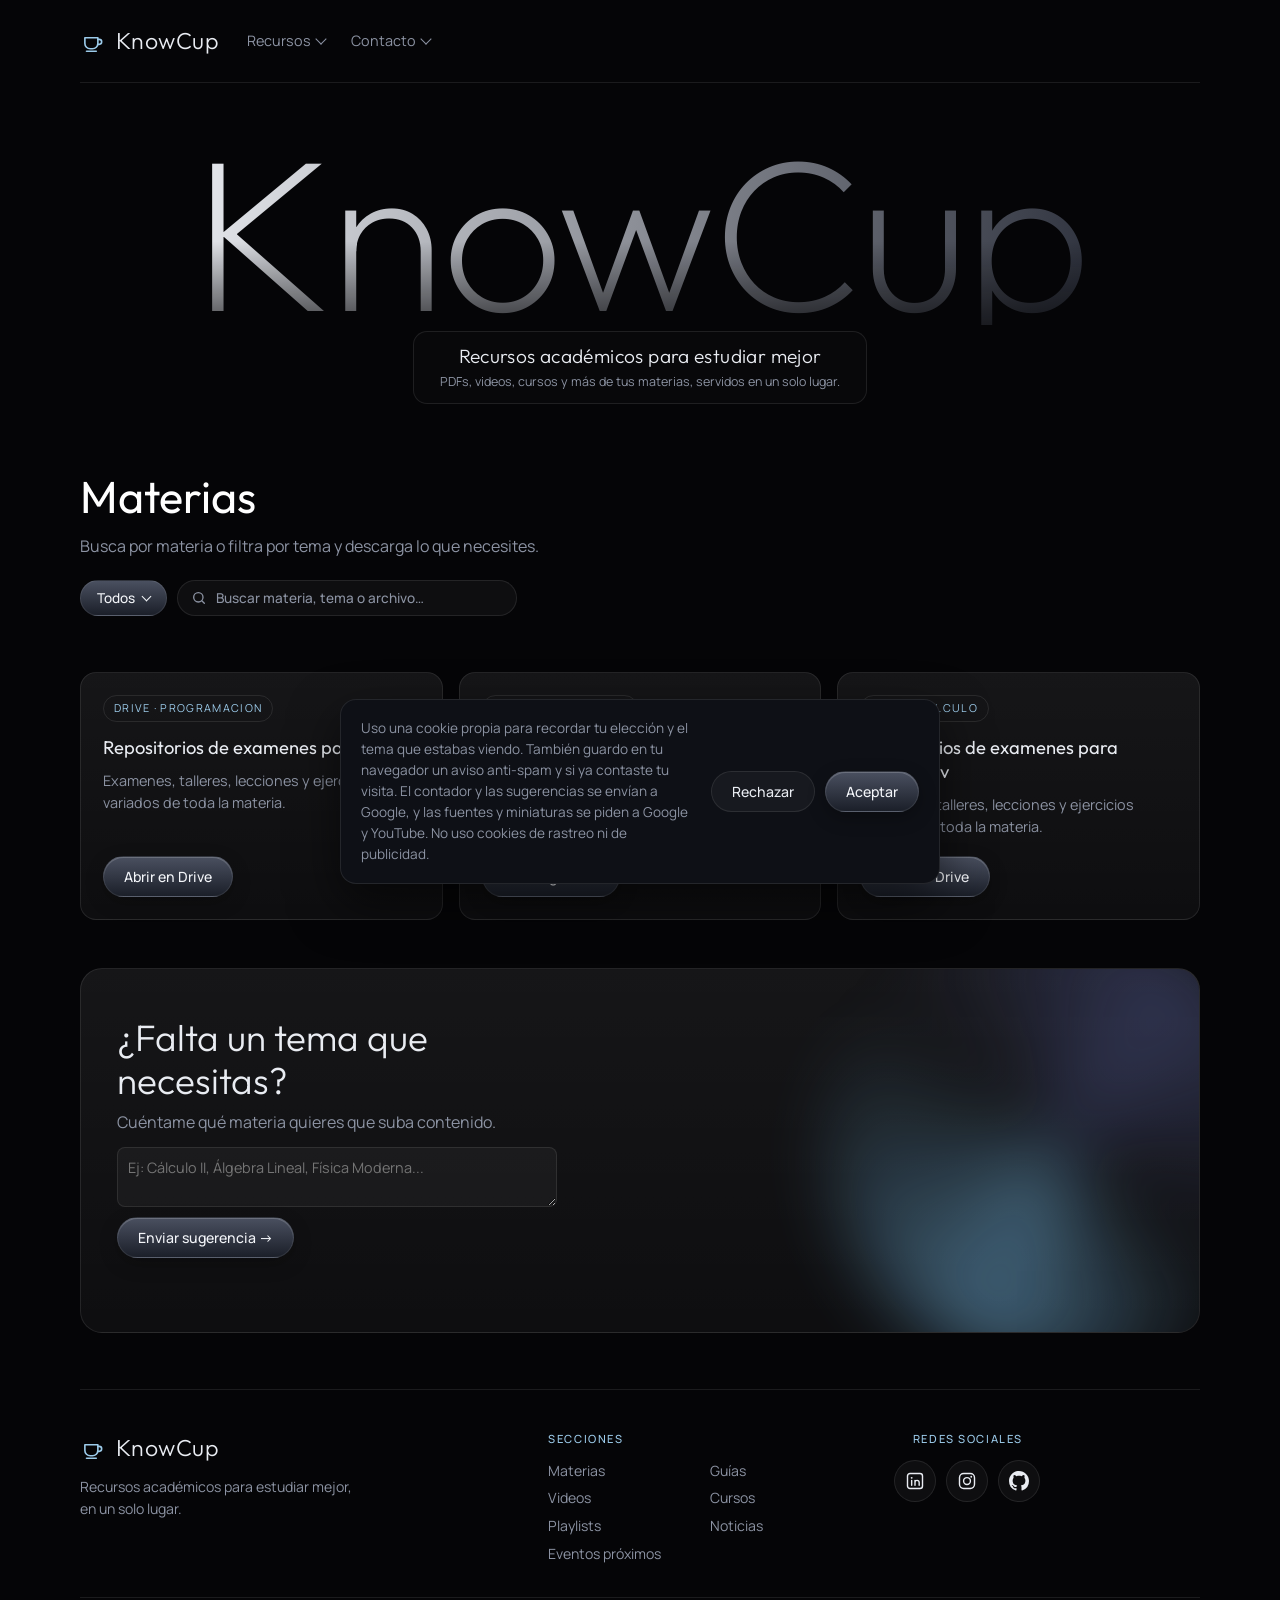
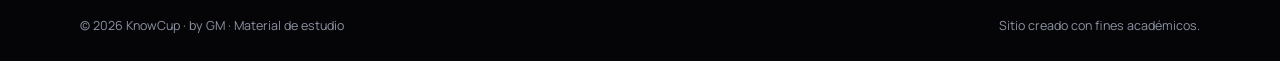
==== index.html @ 8acc0e98 "Add files via upload SEO, cursos y noticias con miniaturas." ====
<!DOCTYPE html>
<html lang="es">
<head> 
  <meta charset="UTF-8">
  <meta name="viewport" content="width=device-width, initial-scale=1.0">
    <title>KnowCup · Recursos académicos para estudiar mejor</title>
  <meta name="description" content="KnowCup: guías en PDF, exámenes, videos, cursos gratis, playlists y noticias STEM para estudiar mejor en la universidad. Todo en un solo lugar.">
  <link rel="canonical" href="https://garydevelopm.github.io/">
  <meta name="theme-color" content="#050507">

  <meta property="og:type" content="website">
  <meta property="og:site_name" content="KnowCup">
  <meta property="og:title" content="KnowCup · Recursos académicos para estudiar mejor">
  <meta property="og:description" content="Guías en PDF, exámenes, videos, cursos gratis, playlists y noticias STEM en un solo lugar.">
  <meta property="og:url" content="https://garydevelopm.github.io/">
  <meta property="og:image" content="https://garydevelopm.github.io/og-image.png">
  <meta property="og:image:width" content="1200">
  <meta property="og:image:height" content="630">
  <meta property="og:image:alt" content="KnowCup: recursos académicos para estudiar mejor">
  <meta property="og:locale" content="es_EC">
  <meta name="twitter:card" content="summary_large_image">

  <link rel="icon" href="favicon.ico" sizes="48x48">
  <link rel="icon" href="favicon-192.png" type="image/png" sizes="192x192">
  <link rel="apple-touch-icon" href="apple-touch-icon.png">

  <script type="application/ld+json">
  {
    "@context": "https://schema.org",
    "@type": "WebSite",
    "name": "KnowCup",
    "alternateName": ["KnowCup by GM", "KnowCup · Recursos académicos"],
    "url": "https://garydevelopm.github.io/",
    "inLanguage": "es"
  }
  </script>
  <link rel="preconnect" href="https://fonts.googleapis.com">
  <link rel="preconnect" href="https://fonts.gstatic.com" crossorigin>
  <link href="https://fonts.googleapis.com/css2?family=Outfit:wght@200;300;400;500&family=Manrope:wght@400;500;600&display=swap" rel="stylesheet">
  <link rel="stylesheet" href="style.css">
</head>
<body>
<div class="fondo" aria-hidden="true"><span class="humo"></span><span class="humo"></span><span class="humo"></span><span class="humo"></span><span class="humo"></span><span class="humo"></span></div>
<div class="wrap">
    <header class="nav">
    <a class="logo" href="#inicio"><svg class="logo-mark" viewBox="0 0 24 24" aria-hidden="true"><path class="vapor v1" d="M8 2.5c-1 1 1 2 0 3.2"></path><path class="vapor v2" d="M12 2.5c-1 1 1 2 0 3.2"></path><path class="vapor v3" d="M16 2.5c-1 1 1 2 0 3.2"></path><path d="M4.5 9h12v5.2a5 5 0 0 1-5 5h-2a5 5 0 0 1-5-5V9z"></path><path d="M16.5 10.5h1.2a2.3 2.3 0 0 1 0 4.6h-1.4"></path><path d="M6 21.5h9"></path></svg>KnowCup</a>
    <nav class="nav-links" aria-label="Principal">

      <div class="menu" id="menu-recursos">
        <button type="button" class="menu-btn" aria-haspopup="true" aria-expanded="false" aria-controls="caja-recursos">Recursos <span class="caret" aria-hidden="true"></span></button>
        <div class="caja" id="caja-recursos"></div>
      </div>

      <div class="menu" id="menu-contacto">
        <a href="#contacto" class="menu-btn">Contacto <span class="caret" aria-hidden="true"></span></a>
        <div class="caja">
          <a href="mailto:garydevelopm@gmail.com"><span class="menu-titulo">Gmail</span><span class="menu-dato">garydevelopm@gmail.com</span></a>
          <a href="https://wa.me/593XXXXXXXXX" target="_blank" rel="noopener noreferrer"><span class="menu-titulo">WhatsApp</span><span class="menu-dato">+593 XX XXX XXXX</span></a>
        </div>
      </div>
    </nav>
      

    <div class="visitas" id="visitas" role="status" aria-live="off" aria-label="Visitas al sitio" tabindex="0" hidden>
      <svg viewBox="0 0 24 24" aria-hidden="true"><path d="M2 12s3.6-7 10-7 10 7 10 7-3.6 7-10 7S2 12 2 12z"></path><circle class="pupila" cx="12" cy="12" r="2.6"></circle></svg>
      <span class="visitas-num" id="visitas-num">0</span>
      <span class="vivo" aria-hidden="true"></span>
      <span class="visitas-tip" aria-hidden="true">Visitas al sitio</span>
    </div>
  
  </header>

  <main>
    <noscript><p style="text-align:center;color:#8c93a3;padding:24px 0">KnowCup necesita JavaScript para mostrar los recursos. Actívalo en tu navegador.</p></noscript>
    <div class="hero" id="inicio">
      <div class="big" aria-hidden="true">KnowCup</div>
      <div class="hero-tag">
      <h1><span class="sr-only">KnowCup: </span>Recursos académicos para estudiar mejor</h1>        <p>PDFs, videos, cursos y más de tus materias, servidos en un solo lugar.</p>
      </div>
    </div>

    
          <nav class="pestanas" id="pestanas" aria-label="Secciones"></nav>

    
    <section class="vista" id="vista-materias" hidden>
      <h2 class="titulo-seccion">Materias</h2>
      <p class="sub">Busca por materia o filtra por tema y descarga lo que necesites.</p>
      <p class="actualizado" data-actualizado></p>
      <div data-filtro></div>
      <p class="resumen" data-resumen role="status" aria-live="polite"></p>
      <div class="grid" data-contenido></div>
    </section>

    
    <section class="vista" id="vista-guias" hidden>
      <h2 class="titulo-seccion">Guías</h2>
      <p class="sub">PDFs de guías y resúmenes de cada materia, listos para descargar.</p>
      <p class="actualizado" data-actualizado></p>
      <div data-filtro></div>
      <p class="resumen" data-resumen role="status" aria-live="polite"></p>
      <div class="grid" data-contenido></div>
    </section>

    
    <section class="vista" id="vista-videos" hidden>
      <h2 class="titulo-seccion">Videos</h2>
      <p class="sub">Filtra por tema y visualiza las clases que necesites.</p>
      <p class="actualizado" data-actualizado></p>
      <div data-filtro></div>
      <p class="resumen" data-resumen role="status" aria-live="polite"></p>
      <p class="empty" id="videos-vacio" hidden></p>
      <div class="carrete" id="carrete">
        <button type="button" class="flecha flecha-izq" id="flecha-izq" aria-label="Ver videos anteriores">&#10094;</button>
        <div class="carrete-pista" id="videos-lista"></div>
        <button type="button" class="flecha flecha-der" id="flecha-der" aria-label="Ver mas videos">&#10095;</button>
      </div>
    </section>

    
    <section class="vista" id="vista-cursos" hidden>
      <h2 class="titulo-seccion">Cursos</h2>
      <p class="sub">Cursos completos de varias horas, en video o en páginas web, para aprender una herramienta o una materia de principio a fin.</p>
      <p class="actualizado" data-actualizado></p>
      <div data-filtro></div>
      <p class="resumen" data-resumen role="status" aria-live="polite"></p>
      <div class="cuerpo-grid" data-contenido></div>
    </section>

    
    <section class="vista" id="vista-playlists" hidden>
      <h2 class="titulo-seccion">Playlists</h2>
      <p class="sub">Música para cada momento de estudio. Elige tu ánimo y dale play.</p>
      <p class="actualizado" data-actualizado></p>

      <div data-filtro></div>
      <p class="resumen" data-resumen role="status" aria-live="polite"></p>
      <div data-contenido></div>
    </section>

    
    <section class="vista" id="vista-noticias" hidden>
      <h2 class="titulo-seccion">Noticias</h2>
      <p class="sub">Lo nuevo del mundo tech y STEM. Cada nota te lleva a la fuente original para leerla completa.</p>
      <p class="actualizado" data-actualizado></p>
      <div data-filtro></div>
      <p class="resumen" data-resumen role="status" aria-live="polite"></p>
      <div class="cuerpo-grid" data-contenido></div>
    </section>

  
    <section class="vista" id="vista-eventos" hidden>
      <h2 class="titulo-seccion">Eventos próximos</h2>
      <p class="sub">Eventos de ESPOL y eventos tech de todo el país. Cada evento te lleva a su página oficial.</p>
      <p class="actualizado" data-actualizado></p>
      <div data-filtro></div>
      <p class="resumen" data-resumen role="status" aria-live="polite"></p>
      <div class="cuerpo-grid" data-contenido></div>
    </section>

    <section id="contacto" class="contacto">
      <div class="cta">
        <div class="orb" aria-hidden="true"></div>
        <div>
          <h2>¿Falta un tema que necesitas?</h2>
          <p class="cta-nota">Cuéntame qué materia quieres que suba contenido.</p>
          <textarea id="sugerencia" placeholder="Ej: Cálculo II, Álgebra Lineal, Física Moderna..." maxlength="100" class="textarea-sugerencia"></textarea>
          <input type="text" id="web" name="web" class="trampa" tabindex="-1" autocomplete="off" aria-hidden="true">
          <button class="btn" id="btn-enviar-sugerencia" type="button">Enviar sugerencia &rarr;</button>
          <p id="mensaje-sugerencia" class="mensaje-sug" role="status"></p>
        </div>
      </div>
    </section>
  </main>

    <footer class="pie" id="pie">
    <div class="pie-grid">
      <div>
        <a class="logo" href="#inicio"><svg class="logo-mark" viewBox="0 0 24 24" aria-hidden="true"><path class="vapor v1" d="M8 2.5c-1 1 1 2 0 3.2"></path><path class="vapor v2" d="M12 2.5c-1 1 1 2 0 3.2"></path><path class="vapor v3" d="M16 2.5c-1 1 1 2 0 3.2"></path><path d="M4.5 9h12v5.2a5 5 0 0 1-5 5h-2a5 5 0 0 1-5-5V9z"></path><path d="M16.5 10.5h1.2a2.3 2.3 0 0 1 0 4.6h-1.4"></path><path d="M6 21.5h9"></path></svg>KnowCup</a>
        <p class="pie-frase">Recursos académicos para estudiar mejor, en un solo lugar.</p>
      </div> 
      <div>   
        <h4>Secciones</h4>
        <div class="pie-links" id="pie-links"></div>
      </div>
      <div class="pie-redes">
        <h4>Redes sociales</h4>
        <div class="redes">
          <a class="red" href="#" id="red-linkedin" target="_blank" rel="noopener noreferrer" aria-label="LinkedIn" title="LinkedIn">
            <svg viewBox="0 0 24 24" aria-hidden="true"><rect class="trazo" x="3" y="3" width="18" height="18" rx="3"></rect><circle class="relleno" cx="8" cy="8.2" r="1.15"></circle><path class="trazo" d="M8 11.2V17M12 17v-5.8m0 2.6c0-1.6 1.1-2.6 2.5-2.6s2.5 1 2.5 2.7V17"></path></svg>
          </a>
          <a class="red" href="https://www.instagram.com/garydevelop" target="_blank" rel="noopener noreferrer" aria-label="Instagram @garydevelop" title="Instagram">
            <svg viewBox="0 0 24 24" aria-hidden="true"><rect class="trazo" x="3" y="3" width="18" height="18" rx="5"></rect><circle class="trazo" cx="12" cy="12" r="4.1"></circle><circle class="relleno" cx="17.1" cy="6.9" r="1.1"></circle></svg>
          </a>
          <a class="red" href="https://github.com/garydevelopm" target="_blank" rel="noopener noreferrer" aria-label="GitHub" title="GitHub">
            <svg viewBox="0 0 16 16" aria-hidden="true"><path class="relleno" d="M8 0c4.42 0 8 3.58 8 8a8.013 8.013 0 0 1-5.45 7.59c-.4.08-.55-.17-.55-.38 0-.27.01-1.13.01-2.2 0-.75-.25-1.23-.54-1.48 1.78-.2 3.65-.88 3.65-3.95 0-.88-.31-1.59-.82-2.15.08-.2.36-1.02-.08-2.12 0 0-.67-.22-2.2.82-.64-.18-1.32-.27-2-.27-.68 0-1.36.09-2 .27-1.53-1.03-2.2-.82-2.2-.82-.44 1.1-.16 1.92-.08 2.12-.51.56-.82 1.28-.82 2.15 0 3.06 1.86 3.75 3.64 3.95-.23.2-.44.55-.51 1.07-.46.21-1.61.55-2.33-.66-.15-.24-.6-.83-1.23-.82-.67.01-.27.38.01.53.34.19.73.9.82 1.13.16.45.68 1.31 2.69.94 0 .67.01 1.3.01 1.49 0 .21-.15.45-.55.38A7.995 7.995 0 0 1 0 8c0-4.42 3.58-8 8-8Z"></path></svg>
          </a>
        </div>
      </div>
    </div>
    <div class="pie-base">
      <span>© 2026 KnowCup · by GM · Material de estudio</span>
      <span>Sitio creado con fines académicos.</span>
    </div>
  </footer>
  </div>

<div class="cookies" id="cookies" role="dialog" aria-label="Aviso de cookies" hidden>
  <p>Uso una cookie propia para recordar tu elección y el tema que estabas viendo. También guardo en tu navegador un aviso anti-spam y si ya contaste tu visita. El contador y las sugerencias se envían a Google, y las fuentes y miniaturas se piden a Google y YouTube. No uso cookies de rastreo ni de publicidad.</p>
  <div class="cookies-btns">
    <button class="btn btn-suave" type="button" id="cookies-no">Rechazar</button>
    <button class="btn" type="button" id="cookies-si">Aceptar</button>
  </div>
</div>

<script src="app.js"></script>
</body>
</html>
---- style.css ----
:root {
  --bg: #050507; --fg: #e9ecf2; --muted: #8c93a3;
  --glass: rgba(255,255,255,.04); --glass-strong: rgba(255,255,255,.07);
  --line: rgba(255,255,255,.09); --panel: #0e1016;
  --btn-a: #4a5060; --btn-b: #1b1f29; --btn-fg: #f3f5f9;
  --big-a: #f2f4f8; --big-b: #232733;
  --orb-a: rgba(120,190,235,.55); --orb-b: rgba(90,100,170,.45);
  --accent: #9ccbea;
  --font-display: "Outfit", "Helvetica Neue", Arial, sans-serif;
  --font-body: "Manrope", "Helvetica Neue", Arial, sans-serif;
  color-scheme: dark;
}
[hidden] { display: none !important; }
* { box-sizing: border-box; }
html { scroll-behavior: smooth; }
body { margin: 0; background: var(--bg); color: var(--fg); font-family: var(--font-body); font-size: 16px; line-height: 1.55; padding-inline: 16px; overflow-x: hidden; }
a { color: inherit; text-decoration: none; }
.wrap { max-width: 1120px; margin-inline: auto; }
@keyframes aparecer { from { opacity: 0; transform: translateY(8px); } to { opacity: 1; transform: none; } }


.nav { position: relative; display: flex; align-items: center; gap: 28px; padding-block: 22px; border-bottom: 1px solid var(--line); }
.logo { display: flex; align-items: center; gap: 10px; font-family: var(--font-display); font-weight: 300; font-size: 1.45rem; letter-spacing: .02em; }
.logo-mark { width: 26px; height: 26px; flex: none; fill: none; stroke: var(--accent); stroke-width: 1.5; stroke-linecap: round; stroke-linejoin: round; }
.logo-mark .vapor { stroke-width: 1.2; opacity: 0; transform-box: fill-box; transform-origin: center; animation: vapor 2.8s ease-in-out infinite; }
.logo-mark .v2 { animation-delay: .9s; }
.logo-mark .v3 { animation-delay: 1.8s; }
@keyframes vapor {
  0%   { opacity: 0;   transform: translateY(3px); }
  30%  { opacity: .75; }
  100% { opacity: 0;   transform: translateY(-4px); }
}
@media (prefers-reduced-motion: reduce) { .logo-mark .vapor { animation: none; opacity: .55; } }
.nav-links { display: flex; align-items: center; gap: 26px; font-size: .9rem; color: var(--muted); margin-right: auto; }
.menu-btn:hover { color: var(--fg); }

.menu { position: relative; padding-block: 8px; }
.menu-btn { background: none; border: 0; padding: 0; margin: 0; color: inherit; font: inherit; cursor: pointer; display: inline-flex; align-items: center; gap: 6px; }
.menu-btn:focus-visible { outline: 2px solid var(--accent); outline-offset: 4px; border-radius: 6px; }
.caret { width: 8px; height: 8px; border-right: 1.5px solid currentColor; border-bottom: 1.5px solid currentColor; transform: translateY(-2px) rotate(45deg); transition: transform .2s ease; }
.menu:hover .menu-btn .caret, .menu.abierto .menu-btn .caret, .menu:focus-within .menu-btn .caret { transform: translateY(1px) rotate(225deg); }

.caja {
  position: absolute; top: 100%; left: 50%; transform: translate(-50%, 6px);
  min-width: 260px; padding: 8px; display: flex; flex-direction: column; gap: 2px; z-index: 30;
  background: rgba(14,16,22,.6); backdrop-filter: blur(16px); -webkit-backdrop-filter: blur(16px);
  border: 1px solid var(--line); border-radius: 14px; box-shadow: 0 20px 40px rgba(0,0,0,.45);
  opacity: 0; visibility: hidden; transition: opacity .2s ease, transform .2s ease, visibility .2s;
}
.menu:hover .caja, .menu:focus-within .caja, .menu.abierto .caja { opacity: 1; visibility: visible; transform: translate(-50%, 0); }
.menu.cerrado .caja { opacity: 0; visibility: hidden; transform: translate(-50%, 6px); }
.caja a { display: flex; flex-direction: column; gap: 1px; padding: 8px 12px; border-radius: 10px; color: var(--fg); }
.caja a:hover, .caja a[aria-current="page"] { background: var(--glass-strong); }
.menu-titulo { font-size: .7rem; letter-spacing: .12em; text-transform: uppercase; color: var(--accent); }
.menu-dato { font-size: .88rem; }
.menu-grupo { font-size: .62rem; letter-spacing: .16em; text-transform: uppercase; color: var(--muted); padding: 6px 12px 2px; }
.menu-sep { height: 1px; background: var(--line); margin: 6px 8px; }

.visitas {
  display: inline-flex; align-items: center; gap: 8px; padding: 6px 14px 6px 12px;
  border: 1px solid var(--line); border-radius: 999px; background: var(--glass);
  color: var(--muted); font: 500 .85rem var(--font-body); cursor: default; user-select: none;
}
.visitas { position: relative; }
.visitas:focus-visible { outline: 2px solid var(--accent); outline-offset: 3px; }
.visitas-tip {
  position: absolute; top: calc(100% + 8px); right: 0; z-index: 30; white-space: nowrap; pointer-events: none;
  padding: 6px 12px; border-radius: 10px; color: var(--fg); font-size: .78rem;
  background: rgba(14,16,22,.6); backdrop-filter: blur(16px); -webkit-backdrop-filter: blur(16px);
  border: 1px solid var(--line); box-shadow: 0 12px 28px rgba(0,0,0,.45);
  opacity: 0; visibility: hidden; transform: translateY(4px);
  transition: opacity .2s ease, transform .2s ease, visibility .2s;
}
.visitas:hover .visitas-tip, .visitas:focus .visitas-tip { opacity: 1; visibility: visible; transform: none; }
.visitas svg { width: 18px; height: 18px; stroke: currentColor; fill: none; stroke-width: 1.7; stroke-linecap: round; stroke-linejoin: round; flex: none; }
.visitas .pupila { fill: currentColor; stroke: none; }
.visitas-num { color: var(--fg); font-variant-numeric: tabular-nums; display: inline-block; min-width: 3ch; text-align: right; }
.visitas-num.sube { animation: sube .45s ease; }
@keyframes sube { 0% { transform: translateY(70%); opacity: 0; } 100% { transform: none; opacity: 1; } }
.vivo { width: 7px; height: 7px; border-radius: 50%; background: #5fd38d; box-shadow: 0 0 0 0 rgba(95,211,141,.6); flex: none; }
@media (prefers-reduced-motion: no-preference) {
  .vivo { animation: latido 2s ease-out infinite; }
  @keyframes latido { 0% { box-shadow: 0 0 0 0 rgba(95,211,141,.55); } 70%, 100% { box-shadow: 0 0 0 7px rgba(95,211,141,0); } }
}

.hero { --big: clamp(4.2rem, 19vw, 13.5rem); padding-block: 56px 28px; }
.big {
  font-family: var(--font-display); font-weight: 200; font-size: var(--big); line-height: .86; letter-spacing: -.02em;
  text-align: center; user-select: none;
  background: linear-gradient(100deg, var(--big-a) 5%, var(--big-b) 95%);
  -webkit-background-clip: text; background-clip: text; color: transparent;
  -webkit-mask-image: linear-gradient(#000 55%, rgba(0,0,0,.35)); mask-image: linear-gradient(#000 55%, rgba(0,0,0,.35));
}
.hero-tag {
  width: fit-content; max-width: 100%; margin: 6px auto 0; padding: 12px 26px; text-align: center;
  border: 1px solid var(--line); border-radius: 14px; background: rgba(255,255,255,.015);
}
.hero-tag h1 { font: 300 clamp(1rem, 3.2vw, 1.2rem)/1.3 var(--font-display); letter-spacing: .02em; margin: 0; }
.hero-tag p { color: var(--muted); font-size: .78rem; margin: 3px 0 0; }

.pestanas { display: none; }

.vista { padding-block: 40px 0; scroll-margin-top: 12px; animation: aparecer .3s ease; }
.titulo-seccion { font: 400 clamp(1.8rem, 5vw, 2.8rem)/1.1 var(--font-display); color: #fff; margin: 0 0 12px; }
.sub { color: var(--muted); max-width: 56ch; margin: 0 0 6px; }
.actualizado { color: var(--muted); font-size: .78rem; margin: 0 0 22px; opacity: .8; }

.btn { display: inline-flex; align-items: center; gap: 8px; padding: 10px 20px; border-radius: 999px; border: 1px solid var(--line); background: linear-gradient(180deg, var(--btn-a), var(--btn-b)); color: var(--btn-fg); font: 500 .88rem var(--font-body); cursor: pointer; box-shadow: inset 0 1px 0 rgba(255,255,255,.18), 0 6px 18px rgba(0,0,0,.28); transition: transform .2s ease, filter .2s ease; }
.btn:hover { transform: translateY(-1px); filter: brightness(1.12); }
.btn:focus-visible, .chip:focus-visible, .buscador input:focus-visible, .borrar:focus-visible, .pestanas a:focus-visible { outline: 2px solid var(--accent); outline-offset: 3px; }

.barra { display: flex; flex-wrap: wrap; align-items: center; gap: 10px; }
.chip { padding: 8px 16px; border-radius: 999px; border: 1px solid var(--line); background: var(--glass); color: var(--muted); font: 500 .85rem var(--font-body); cursor: pointer; }
.chip[aria-pressed="true"] { color: var(--btn-fg); background: linear-gradient(180deg, var(--btn-a), var(--btn-b)); }
.chip-todos { display: inline-flex; align-items: center; gap: 8px; }
.chip-todos .caret { width: 7px; height: 7px; transition: transform .25s ease; }
.chip-todos[aria-expanded="true"] .caret { transform: translateY(1px) rotate(225deg); }

.buscador { position: relative; flex: 1 1 220px; max-width: 340px; }
.buscador svg { position: absolute; left: 14px; top: 50%; transform: translateY(-50%); width: 16px; height: 16px; stroke: var(--muted); fill: none; stroke-width: 2; stroke-linecap: round; pointer-events: none; }
.buscador input { width: 100%; padding: 8px 38px; border-radius: 999px; border: 1px solid var(--line); background: var(--glass); color: var(--fg); font: 500 .85rem var(--font-body); -webkit-appearance: none; appearance: none; }
.buscador input::placeholder { color: var(--muted); }
.buscador input::-webkit-search-cancel-button { display: none; }
.borrar { position: absolute; right: 8px; top: 50%; transform: translateY(-50%); width: 24px; height: 24px; border-radius: 50%; border: 0; background: var(--glass-strong); color: var(--fg); cursor: pointer; font-size: .9rem; line-height: 1; display: grid; place-items: center; }
.borrar:hover { background: rgba(255,255,255,.14); }

.subfiltros { display: grid; grid-template-rows: 0fr; opacity: 0; transition: grid-template-rows .3s ease, opacity .3s ease; }
.subfiltros.abierto { grid-template-rows: 1fr; opacity: 1; }
.subfiltros > div { overflow: hidden; min-height: 0; }
.chips { display: flex; flex-wrap: wrap; gap: 10px; padding-top: 12px; }
.resumen { color: var(--muted); font-size: .85rem; margin: 16px 0 0; min-height: 1.3em; }

.grid { display: grid; grid-template-columns: repeat(auto-fill, minmax(270px, 1fr)); gap: 16px; margin-top: 22px; }
.grid .empty { grid-column: 1 / -1; margin: 0; }
.empty { color: var(--muted); margin: 22px 0 0; }
.card { display: flex; flex-direction: column; gap: 10px; min-width: 0; padding: 22px; border-radius: 16px; border: 1px solid var(--line); background: linear-gradient(180deg, var(--glass-strong), var(--glass)); transition: transform .25s ease, border-color .25s ease; }
.card:hover { transform: translateY(-3px); border-color: var(--accent); }
.fila-tag { display: flex; align-items: center; flex-wrap: wrap; gap: 8px; }
.tag { align-self: flex-start; font-size: .68rem; letter-spacing: .12em; text-transform: uppercase; padding: 4px 10px; border-radius: 999px; border: 1px solid var(--line); color: var(--accent); }
.nuevo { font-size: .62rem; letter-spacing: .14em; text-transform: uppercase; padding: 3px 9px; border-radius: 999px; color: var(--accent); background: rgba(156,203,234,.12); border: 1px solid rgba(156,203,234,.35); }
.pildora { font-size: .72rem; padding: 3px 10px; border-radius: 999px; border: 1px solid var(--line); color: var(--muted); }
.pildoras { display: flex; flex-wrap: wrap; gap: 6px; }
.card h3 { font: 400 1.15rem/1.3 var(--font-display); margin: 4px 0 0; }
.card p { color: var(--muted); font-size: .9rem; margin: 0; flex: 1; }
.card .btn { align-self: flex-start; margin-top: 8px; }

.carrete { position: relative; margin-top: 22px; }
.carrete-pista { display: flex; gap: 16px; overflow-x: auto; padding-block: 6px; scroll-snap-type: x mandatory; scrollbar-width: none; }
.carrete-pista::-webkit-scrollbar { display: none; }
.video { flex: 0 0 min(300px, 78%); scroll-snap-align: start; display: flex; flex-direction: column; gap: 8px; padding: 12px; border-radius: 16px; border: 1px solid var(--line); background: linear-gradient(180deg, var(--glass-strong), var(--glass)); transition: transform .25s ease, border-color .25s ease; }
.video:hover { transform: translateY(-3px); border-color: var(--accent); }
.miniatura { position: relative; width: 100%; aspect-ratio: 16 / 9; border-radius: 10px; overflow: hidden; background: var(--panel); }
.miniatura img { position: absolute; inset: 0; width: 100%; height: 100%; object-fit: cover; display: block; }
.miniatura .nuevo { position: absolute; z-index: 1; top: 8px; right: 8px; background: rgba(5,5,7,.65); }
.play { position: absolute; inset: 0; margin: auto; width: 44px; height: 44px; border-radius: 50%; background: rgba(5,5,7,.55); border: 1px solid rgba(255,255,255,.35); display: grid; place-items: center; transition: transform .2s ease; }
.play::before { content: ""; margin-left: 3px; border-left: 12px solid #fff; border-top: 7px solid transparent; border-bottom: 7px solid transparent; }
.video:hover .play { transform: scale(1.12); }
.video-tema { position: absolute; z-index: 1; top: 8px; left: 8px; font-size: .62rem; letter-spacing: .12em; text-transform: uppercase; padding: 3px 9px; border-radius: 999px; background: rgba(5,5,7,.6); border: 1px solid rgba(255,255,255,.25); }
.video-titulo { font: 400 1rem/1.3 var(--font-display); }
.video-canal { color: var(--muted); font-size: .85rem; }
.flecha { position: absolute; top: 50%; transform: translateY(-50%); z-index: 5; width: 42px; height: 42px; border-radius: 50%; border: 1px solid var(--line); cursor: pointer; background: rgba(14,16,22,.75); backdrop-filter: blur(10px); -webkit-backdrop-filter: blur(10px); color: var(--fg); font-size: 1rem; display: flex; align-items: center; justify-content: center; transition: opacity .2s ease, background .2s ease; }
.flecha:hover { background: var(--glass-strong); }
.flecha:focus-visible { outline: 2px solid var(--accent); outline-offset: 3px; }
.flecha-izq { left: 8px; }
.flecha-der { right: 8px; }
.flecha:disabled { opacity: 0; pointer-events: none; }
@media (hover: none) { .flecha { display: none; } }

.cuerpo-grid { display: grid; grid-template-columns: repeat(auto-fill, minmax(280px, 1fr)); gap: 16px; margin-top: 22px; }
.cuerpo-grid .empty { grid-column: 1 / -1; margin: 0; }
.pcard { display: flex; flex-direction: column; min-width: 0; border-radius: 16px; border: 1px solid var(--line); overflow: hidden; background: linear-gradient(180deg, var(--glass-strong), var(--glass)); transition: transform .25s ease, border-color .25s ease; }
.pcard:hover { transform: translateY(-3px); border-color: var(--accent); }
.portada { position: relative; height: 112px; display: flex; align-items: flex-end; justify-content: space-between; padding: 14px 18px; }
.portada .nuevo { position: absolute; top: 12px; right: 12px; background: rgba(5,5,7,.55); }
.portada-grande { font: 200 2.4rem/1 var(--font-display); color: #fff; letter-spacing: -.02em; }
.portada-etq { font-size: .74rem; color: rgba(255,255,255,.9); padding: 3px 10px; border-radius: 999px; background: rgba(5,5,7,.45); border: 1px solid rgba(255,255,255,.25); }
.portada img { position: absolute; inset: 0; width: 100%; height: 100%; object-fit: cover; }
.pcuerpo { display: flex; flex-direction: column; gap: 10px; padding: 18px 22px 22px; flex: 1; }
.pcuerpo h3 { font: 400 1.12rem/1.3 var(--font-display); margin: 2px 0 0; }
.pcuerpo p { color: var(--muted); font-size: .9rem; margin: 0; flex: 1; }
.pcuerpo .btn { align-self: flex-start; margin-top: 8px; }
.meta { color: var(--muted); font-size: .78rem; }
.noticia .portada { height: 150px; }

.evento .portada { height: 160px; }
.evento .portada::before { content: ""; position: absolute; inset: 0; background: linear-gradient(to top, rgba(5,5,7,.6), transparent 65%); }
.evento .portada > img { z-index: 0; }
.evento .portada > .fecha-bloque, .evento .portada > .portada-etq { position: relative; z-index: 1; }
.evento .portada > .cuenta { position: absolute; z-index: 1; top: 12px; left: 12px; }
.fecha-bloque { display: flex; flex-direction: column; align-items: center; line-height: 1; padding: 8px 12px; border-radius: 12px; background: rgba(5,5,7,.55); border: 1px solid rgba(255,255,255,.25); backdrop-filter: blur(8px); -webkit-backdrop-filter: blur(8px); }
.fecha-bloque b { font: 300 1.9rem/1 var(--font-display); color: #fff; }
.fecha-bloque span { font-size: .66rem; letter-spacing: .14em; text-transform: uppercase; color: var(--accent); margin-top: 4px; }
.cuenta { font-size: .62rem; letter-spacing: .14em; text-transform: uppercase; padding: 3px 9px; border-radius: 999px; color: #fff; background: rgba(5,5,7,.6); border: 1px solid rgba(255,255,255,.3); }
.cuenta.pronto { color: #5fd38d; border-color: rgba(95,211,141,.5); }

.grupo-titulo { font: 400 1.35rem/1.2 var(--font-display); margin: 34px 0 0; display: flex; align-items: baseline; gap: 10px; }
.grupo-titulo small { color: var(--muted); font: 500 .78rem var(--font-body); }
.eq { display: flex; align-items: flex-end; gap: 4px; height: 36px; }
.eq i { width: 6px; height: 30%; border-radius: 3px; background: rgba(255,255,255,.85); animation: eq 1.1s ease-in-out infinite; }
.eq i:nth-child(2) { animation-delay: .25s; } .eq i:nth-child(3) { animation-delay: .5s; } .eq i:nth-child(4) { animation-delay: .1s; }
@keyframes eq { 0%, 100% { height: 25%; } 50% { height: 100%; } }


.pie { margin-top: 56px; padding: 40px 0 26px; border-top: 1px solid var(--line); color: var(--muted); font-size: .88rem; }
.pie-grid { display: grid; grid-template-columns: 1.4fr 1fr 1fr; gap: 32px 40px; }
.pie .logo { color: var(--fg); margin-bottom: 10px; width: fit-content; }
.pie-frase { margin: 0; max-width: 32ch; }
.pie h4 { font-size: .7rem; font-weight: 500; letter-spacing: .14em; text-transform: uppercase; color: var(--accent); margin: 0 0 12px; }
.pie-redes { width: fit-content; }
.pie-redes h4 { text-align: center; padding-left: .14em; }   /* compensa el espacio de la última letra */
.pie-links { display: grid; grid-template-columns: 1fr 1fr; gap: 6px 18px; }
.pie a:hover { color: var(--fg); }
.redes { display: flex; gap: 10px; }
.red { width: 42px; height: 42px; border-radius: 50%; border: 1px solid var(--line); background: var(--glass); display: grid; place-items: center; color: var(--fg); transition: transform .2s ease, border-color .2s ease, background .2s ease; }
.red:hover { transform: translateY(-2px); border-color: var(--accent); background: var(--glass-strong); }
.red:focus-visible, .pie a:focus-visible { outline: 2px solid var(--accent); outline-offset: 3px; border-radius: 6px; }
.red svg { width: 20px; height: 20px; }
.red .trazo { fill: none; stroke: currentColor; stroke-width: 1.7; stroke-linecap: round; stroke-linejoin: round; }
.red .relleno { fill: currentColor; stroke: none; }
.pie-base { margin-top: 32px; padding-top: 18px; border-top: 1px solid var(--line); font-size: .78rem; display: flex; flex-wrap: wrap; justify-content: space-between; gap: 6px 20px; }

.cta { position: relative; overflow: hidden; padding: 48px 36px; border-radius: 22px; border: 1px solid var(--line); background: linear-gradient(180deg, var(--glass-strong), var(--glass)); margin-top: 48px; }
.orb { position: absolute; right: -90px; top: -60px; width: 460px; height: 460px; border-radius: 50%; background: conic-gradient(from 200deg, var(--orb-a), transparent 30%, var(--orb-b) 55%, transparent 80%, var(--orb-a)); filter: blur(34px); opacity: .85; pointer-events: none; }
.cta > *:not(.orb) { position: relative; }
.cta h2 { font: 300 clamp(1.6rem, 4vw, 2.3rem)/1.15 var(--font-display); margin: 0 0 8px; max-width: 16ch; }
.cta p { color: var(--muted); max-width: 40ch; margin: 0 0 16px; }
.cta-nota { margin-bottom: 0 !important; }
.textarea-sugerencia { width: 100%; max-width: 440px; min-width: 0; padding: 10px; border-radius: 8px; border: 1px solid var(--line); background: var(--glass); color: var(--fg); font: .9rem var(--font-body); resize: vertical; min-height: 60px; margin: 12px 0 10px; display: block; }
.textarea-sugerencia:focus { outline: 2px solid var(--accent); outline-offset: 2px; }
.cta .mensaje-sug { color: var(--accent); font-size: .85rem; margin: 10px 0 0; min-height: 1.2em; }
footer { padding-block: 36px 40px; color: var(--muted); font-size: .85rem; }

@media (max-width: 640px) {
  .nav { gap: 18px; }
  .nav-links { gap: 20px; margin-left: auto; margin-right: 0; }
  #menu-recursos { display: none; }                 
  .menu { position: static; }
  .caja { left: 0; right: 0; min-width: 0; transform: translateY(6px); }
  .menu:hover .caja, .menu:focus-within .caja, .menu.abierto .caja { transform: none; }
  .menu.cerrado .caja { transform: translateY(6px); }
  .hero { padding-block: 36px 20px; }
  .hero-tag { padding: 10px 18px; }
  .pestanas {
    display: flex; gap: 8px; overflow-x: auto; scrollbar-width: none;
    position: sticky; top: 0; z-index: 25; margin-inline: -16px; padding: 10px 16px;
    background: rgba(5,5,7,.82); backdrop-filter: blur(12px); -webkit-backdrop-filter: blur(12px); border-bottom: 1px solid var(--line);
  }
  .pestanas::-webkit-scrollbar { display: none; }
  .pestanas a { flex: 0 0 auto; padding: 8px 16px; border-radius: 999px; border: 1px solid var(--line); background: var(--glass); color: var(--muted); font: 500 .85rem var(--font-body); white-space: nowrap; }
  .pestanas a[aria-current="page"] { color: var(--btn-fg); background: linear-gradient(180deg, var(--btn-a), var(--btn-b)); }
  .vista { scroll-margin-top: 64px; padding-block: 28px 0; }
  .buscador { max-width: none; flex-basis: 100%; }
  .cta { padding: 36px 22px; }
  .pie-grid { grid-template-columns: 1fr; }
}
@media (prefers-reduced-motion: reduce) {
  html { scroll-behavior: auto; }
  .card, .btn, .video, .pcard, .subfiltros, .caja, .caret { transition: none; }
  .eq i, .vista { animation: none; }
}

.cookies { position: fixed; left: 16px; right: 16px; z-index: 40; bottom: calc(16px + env(safe-area-inset-bottom, 0px)); max-width: 600px; margin-inline: auto; padding: 18px 20px; display: flex; flex-wrap: wrap; align-items: center; gap: 14px 18px; background: var(--panel); border: 1px solid var(--line); border-radius: 16px; box-shadow: 0 20px 50px rgba(0,0,0,.55); }
.cookies p { flex: 1 1 260px; margin: 0; font-size: .85rem; color: var(--muted); }
.cookies-btns { display: flex; gap: 10px; }
.btn-suave { background: var(--glass); color: var(--fg); box-shadow: none; }
.btn[aria-disabled="true"] { opacity: .45; pointer-events: none; }
.trampa { position: absolute; left: -9999px; width: 1px; height: 1px; opacity: 0; }

.fondo { position: fixed; inset: 0; z-index: -1; overflow: hidden; pointer-events: none; }
.humo {
  position: absolute; bottom: -60vh; left: var(--x);
  width: var(--w); height: var(--h); margin-left: calc(var(--w) / -2);
  --rgb: 156 203 234; --a: .18;

  background: radial-gradient(closest-side,
    rgb(var(--rgb) / calc(var(--a) * 1))    0%,
    rgb(var(--rgb) / calc(var(--a) * .85)) 14%,
    rgb(var(--rgb) / calc(var(--a) * .6))  28%,
    rgb(var(--rgb) / calc(var(--a) * .36)) 42%,
    rgb(var(--rgb) / calc(var(--a) * .18)) 56%,
    rgb(var(--rgb) / calc(var(--a) * .07)) 70%,
    rgb(var(--rgb) / calc(var(--a) * .02)) 85%,
    rgb(var(--rgb) / 0)                   100%);
  opacity: 0; will-change: transform, opacity;
  animation: sube-humo var(--t) linear infinite, ondula var(--o) ease-in-out infinite alternate;
  animation-delay: var(--d), var(--d);
}
.humo:nth-child(1) { --x: 12%; --w: 36vmax; --h: 64vmax; --t: 22s; --o: 4.8s;  --d: -4s; }
.humo:nth-child(2) { --x: 30%; --w: 28vmax; --h: 52vmax; --t: 19s; --o: 5.6s; --d: -19s; --rgb: 233 236 242; --a: 0.117; }
.humo:nth-child(3) { --x: 50%; --w: 40vmax; --h: 70vmax; --t: 26s; --o: 6.4s; --d: -33s; --a: 0.169; }
.humo:nth-child(4) { --x: 70%; --w: 30vmax; --h: 56vmax; --t: 21s; --o: 5.2s; --d: -11s; --rgb: 233 236 242; --a: 0.111; }
.humo:nth-child(5) { --x: 88%; --w: 38vmax; --h: 66vmax; --t: 23s; --o: 6s; --d: -26s; --a: 0.176; }
.humo:nth-child(6) { --x: 40%; --w: 24vmax; --h: 46vmax; --t: 16s; --o: 4s;  --d: -7s;  --rgb: 120 140 200; --a: 0.169; }
@keyframes sube-humo {
  0%   { transform: translate3d(0, 0, 0) scale(.9);        opacity: 0; }
  15%  { opacity: 1; }
  80%  { opacity: .85; }
  100% { transform: translate3d(0, -150vh, 0) rotate(12deg) scale(1.35); opacity: 0; }
}
@keyframes ondula { from { margin-left: calc(var(--w) / -2 - 11vw); } to { margin-left: calc(var(--w) / -2 + 11vw); } }
@media (prefers-reduced-motion: reduce) {
  .humo { animation: none; opacity: .5; bottom: auto; top: 20%; }
  .humo:nth-child(n+4) { display: none; }
}

.playlist .portada { height: 150px; }
.portada.con-foto::after { content: ""; position: absolute; inset: 0; z-index: 0; background: linear-gradient(to top, rgba(5,5,7,.6), transparent 65%); }
.portada.con-foto img { z-index: 0; }
.portada.con-foto > .eq, .portada.con-foto > .portada-etq { position: relative; z-index: 1; }
.portada.con-foto .nuevo { z-index: 2; }

.portada .abierto { position: absolute; z-index: 2; top: 12px; right: 12px; display: inline-flex; align-items: center; gap: 6px; font-size: .62rem; letter-spacing: .12em; text-transform: uppercase; padding: 4px 10px; border-radius: 999px; color: #b8f0cf; background: rgba(5,5,7,.6); border: 1px solid rgba(120,220,160,.45); }
.portada .abierto::before { content: ""; width: 6px; height: 6px; border-radius: 50%; background: #6fe0a0; box-shadow: 0 0 6px #6fe0a0; }

.fila-anio { display: flex; flex-wrap: wrap; align-items: center; gap: 10px; margin-top: 14px; }
.fila-etq { font-size: .7rem; letter-spacing: .14em; text-transform: uppercase; color: var(--muted); margin-right: 2px; }
.fila-nota { font-size: .78rem; color: var(--muted); }
.cuerpo-grid .grupo-mes { grid-column: 1 / -1; margin: 12px 0 0; padding-bottom: 8px; border-bottom: 1px solid var(--line); font: 300 1.2rem var(--font-display); color: var(--fg); }
.cuerpo-grid .grupo-mes:first-child { margin-top: 0; }

.portada.con-foto > .portada-grande { position: relative; z-index: 1; text-shadow: 0 2px 14px rgba(0,0,0,.65); }
#vista-cursos .portada { height: 150px; }

.sr-only { position: absolute; width: 1px; height: 1px; padding: 0; margin: -1px; overflow: hidden; clip: rect(0, 0, 0, 0); white-space: nowrap; border: 0; }
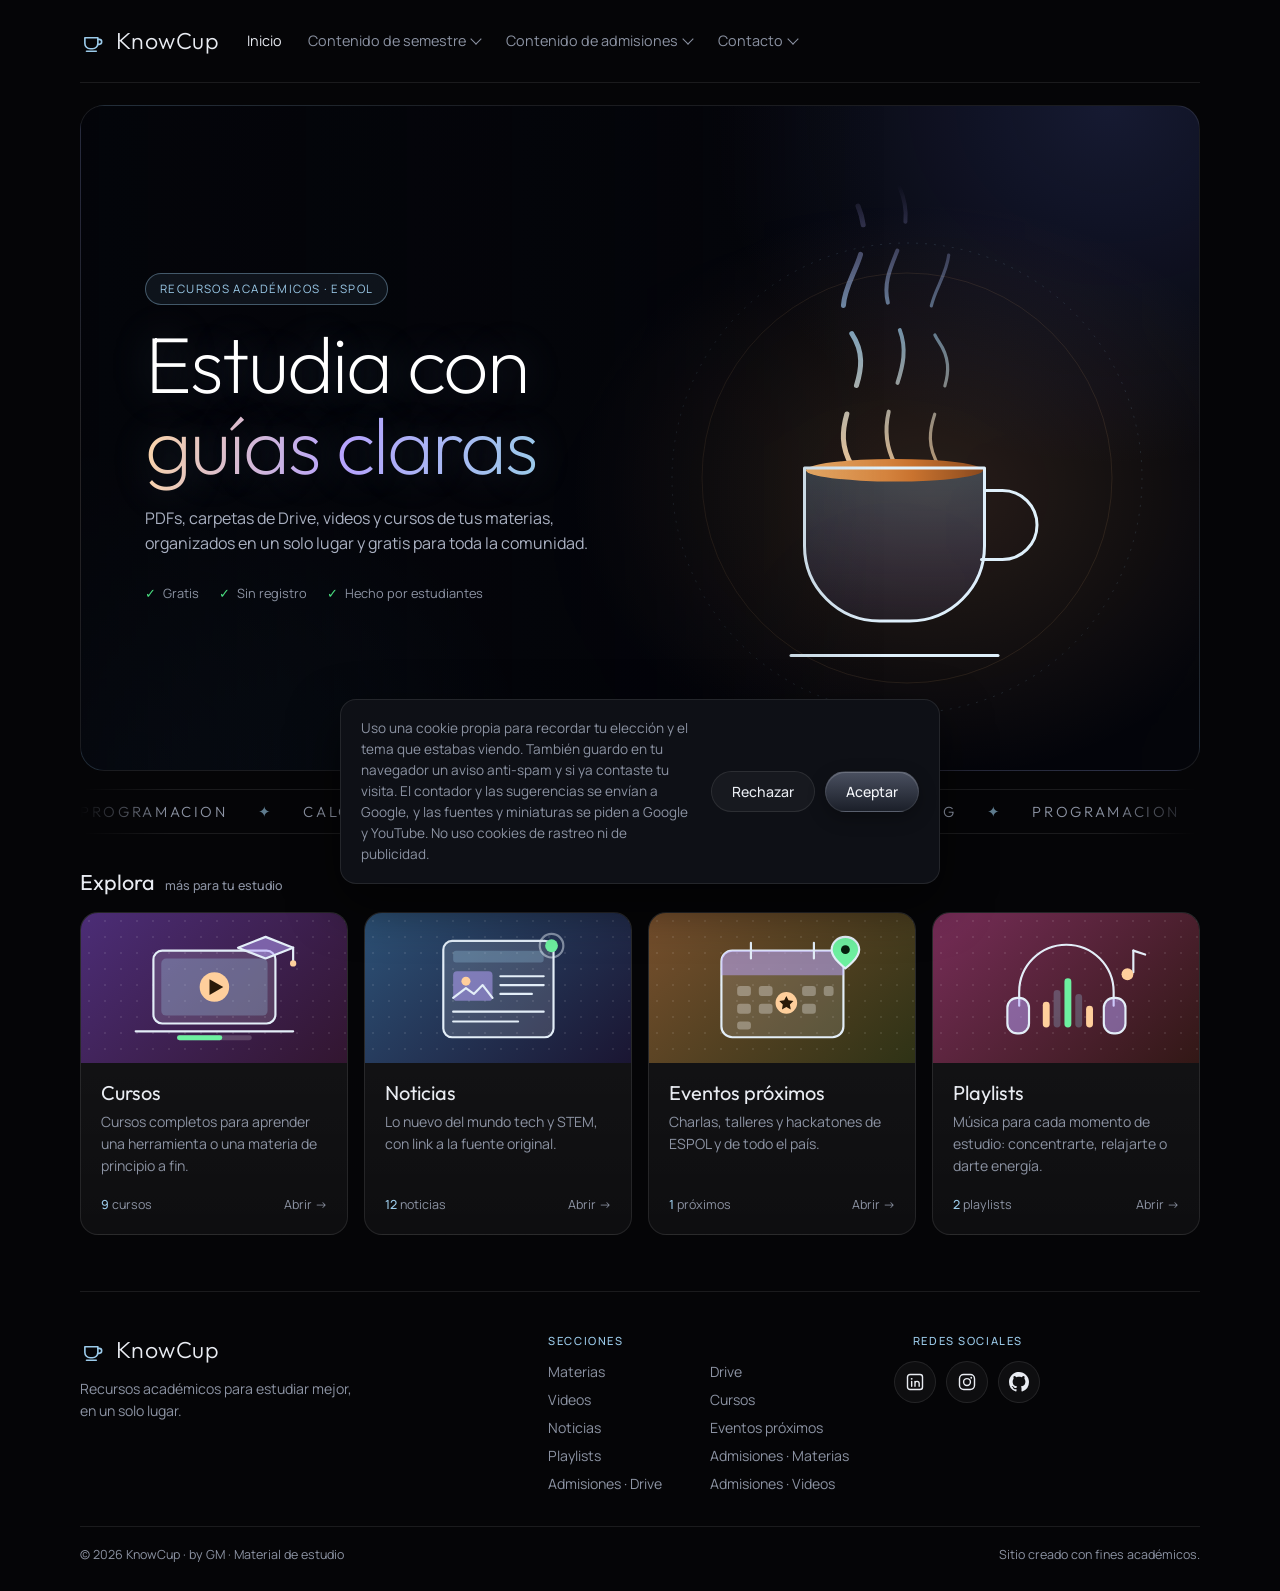
==== commit 33825067: "Add files via upload" ====
--- a/index.html
+++ b/index.html
@@ -43,12 +43,21 @@
 <div class="fondo" aria-hidden="true"><span class="humo"></span><span class="humo"></span><span class="humo"></span><span class="humo"></span><span class="humo"></span><span class="humo"></span></div>
 <div class="wrap">
     <header class="nav">
-    <a class="logo" href="#inicio"><svg class="logo-mark" viewBox="0 0 24 24" aria-hidden="true"><path class="vapor v1" d="M8 2.5c-1 1 1 2 0 3.2"></path><path class="vapor v2" d="M12 2.5c-1 1 1 2 0 3.2"></path><path class="vapor v3" d="M16 2.5c-1 1 1 2 0 3.2"></path><path d="M4.5 9h12v5.2a5 5 0 0 1-5 5h-2a5 5 0 0 1-5-5V9z"></path><path d="M16.5 10.5h1.2a2.3 2.3 0 0 1 0 4.6h-1.4"></path><path d="M6 21.5h9"></path></svg>KnowCup</a>
+    <a class="logo" href="#inicio" data-ir="inicio"><svg class="logo-mark" viewBox="0 0 24 24" aria-hidden="true"><path class="vapor v1" d="M8 2.5c-1 1 1 2 0 3.2"></path><path class="vapor v2" d="M12 2.5c-1 1 1 2 0 3.2"></path><path class="vapor v3" d="M16 2.5c-1 1 1 2 0 3.2"></path><path d="M4.5 9h12v5.2a5 5 0 0 1-5 5h-2a5 5 0 0 1-5-5V9z"></path><path d="M16.5 10.5h1.2a2.3 2.3 0 0 1 0 4.6h-1.4"></path><path d="M6 21.5h9"></path></svg>KnowCup</a>
     <nav class="nav-links" aria-label="Principal">
 
+      <div class="menu" id="menu-inicio">
+        <a href="#inicio" class="menu-btn" data-ir="inicio">Inicio</a>
+      </div>
+
       <div class="menu" id="menu-recursos">
-        <button type="button" class="menu-btn" aria-haspopup="true" aria-expanded="false" aria-controls="caja-recursos">Recursos <span class="caret" aria-hidden="true"></span></button>
+        <button type="button" class="menu-btn" aria-haspopup="true" aria-expanded="false" aria-controls="caja-recursos">Contenido de semestre <span class="caret" aria-hidden="true"></span></button>
         <div class="caja" id="caja-recursos"></div>
+      </div>
+
+      <div class="menu" id="menu-admisiones">
+        <button type="button" class="menu-btn" aria-haspopup="true" aria-expanded="false" aria-controls="caja-admisiones">Contenido de admisiones <span class="caret" aria-hidden="true"></span></button>
+        <div class="caja" id="caja-admisiones"></div>
       </div>
 
       <div class="menu" id="menu-contacto">
@@ -72,7 +81,7 @@
 
   <main>
     <noscript><p style="text-align:center;color:#8c93a3;padding:24px 0">KnowCup necesita JavaScript para mostrar los recursos. Actívalo en tu navegador.</p></noscript>
-    <div class="hero" id="inicio">
+    <div class="hero" id="cabecera">
       <div class="big" aria-hidden="true">KnowCup</div>
       <div class="hero-tag">
       <h1><span class="sr-only">KnowCup: </span>Recursos académicos para estudiar mejor</h1>        <p>PDFs, videos, cursos y más de tus materias, servidos en un solo lugar.</p>
@@ -83,19 +92,74 @@
           <nav class="pestanas" id="pestanas" aria-label="Secciones"></nav>
 
     
+    <section class="vista" id="vista-inicio" hidden>
+      <div class="lobby-hero" id="lobby-hero">
+      <div class="lobby-escena" aria-hidden="true">
+        <svg viewBox="0 0 520 580" focusable="false">
+          <defs>
+            <linearGradient id="gVapor" gradientUnits="userSpaceOnUse" x1="0" y1="320" x2="0" y2="36"><stop offset="0" stop-color="#ffd6a5" stop-opacity=".95"></stop><stop offset=".5" stop-color="#9ccbea" stop-opacity=".8"></stop><stop offset="1" stop-color="#b9a4ff" stop-opacity="0"></stop></linearGradient>
+            <linearGradient id="gTaza" x1="0" y1="0" x2="0" y2="1"><stop offset="0" stop-color="#9ccbea" stop-opacity=".26"></stop><stop offset="1" stop-color="#b9a4ff" stop-opacity=".08"></stop></linearGradient>
+            <linearGradient id="gCafe" x1="0" y1="0" x2="1" y2="0"><stop offset="0" stop-color="#f6b56c"></stop><stop offset=".6" stop-color="#c9732f"></stop><stop offset="1" stop-color="#8a4a1e"></stop></linearGradient>
+          </defs>
+          <g class="capa">
+            <circle cx="260" cy="330" r="235" fill="none" stroke="rgba(156,203,234,.14)" stroke-dasharray="2 7"></circle>
+            <circle cx="260" cy="330" r="205" fill="none" stroke="rgba(255,190,130,.10)"></circle>
+            <ellipse class="onda" cx="247" cy="508" rx="150" ry="22"></ellipse>
+            <ellipse class="onda o2" cx="247" cy="508" rx="150" ry="22"></ellipse>
+            <ellipse class="onda o3" cx="247" cy="508" rx="150" ry="22"></ellipse>
+            <path class="vapor-flujo" d="M205 318C175 268 235 232 205 186S235 116 211 58"></path>
+            <path class="vapor-flujo b" d="M248 316C218 260 278 224 248 172S278 96 252 38"></path>
+            <path class="vapor-flujo c" d="M292 318C262 270 322 238 292 194S320 126 296 78"></path>
+            <g transform="translate(90 185) scale(15)">
+              <path d="M4.5 9h12v5.2a5 5 0 0 1-5 5h-2a5 5 0 0 1-5-5V9z" fill="url(#gTaza)"></path>
+              <ellipse class="cafe" cx="10.5" cy="9.15" rx="5.9" ry=".75" fill="url(#gCafe)"></ellipse>
+              <path class="taza-trazo" d="M4.5 9h12v5.2a5 5 0 0 1-5 5h-2a5 5 0 0 1-5-5V9z"></path>
+              <path class="taza-trazo" d="M16.5 10.5h1.2a2.3 2.3 0 0 1 0 4.6h-1.4"></path>
+              <path class="taza-trazo" d="M3.6 21.5h13.8"></path>
+            </g>
+          </g>
+          <g class="capa-sim">
+          <text class="sim" x="170" y="302" text-anchor="middle" font-size="34" fill="#ffd6a5" style="--d:-4s;--t:8.5s;--dx:-62px">π</text>
+          <text class="sim" x="205" y="302" text-anchor="middle" font-size="30" fill="#9ccbea" style="--d:-1s;--t:9s;--dx:48px">∑</text>
+          <text class="sim" x="240" y="302" text-anchor="middle" font-size="28" fill="#b9a4ff" style="--d:-6.5s;--t:7.5s;--dx:-40px">{ }</text>
+          <text class="sim" x="275" y="302" text-anchor="middle" font-size="34" fill="#ffd6a5" style="--d:-2.5s;--t:9.5s;--dx:56px">∫</text>
+          <text class="sim" x="305" y="302" text-anchor="middle" font-size="24" fill="#9ccbea" style="--d:-7.5s;--t:8s;--dx:-52px"></></text>
+          <text class="sim" x="250" y="302" text-anchor="middle" font-size="22" fill="#b9a4ff" style="--d:-5s;--t:10s;--dx:60px">E=mc²</text>
+          <text class="sim" x="190" y="302" text-anchor="middle" font-size="28" fill="#9ccbea" style="--d:-8.5s;--t:7.8s;--dx:-44px">√x</text>
+          <text class="sim" x="320" y="302" text-anchor="middle" font-size="30" fill="#ffd6a5" style="--d:-3.2s;--t:8.8s;--dx:-58px">Δ</text>
+          <text class="sim" x="225" y="302" text-anchor="middle" font-size="24" fill="#6df0a0" style="--d:-9.5s;--t:9.2s;--dx:42px">01</text>
+          <text class="sim" x="290" y="302" text-anchor="middle" font-size="32" fill="#b9a4ff" style="--d:-0.4s;--t:8.2s;--dx:-50px">λ</text>
+          </g>
+        </svg>
+      </div>
+        <div class="lobby-texto">
+          <span class="lobby-chip">Recursos académicos · ESPOL</span>
+          <h1 class="lobby-titulo"><span class="sr-only">KnowCup: </span>Estudia con<span class="linea2"><span class="palabra" id="lobby-palabra">guías claras</span></span></h1>
+          <p class="lobby-sub">PDFs, carpetas de Drive, videos y cursos de tus materias, organizados en un solo lugar y gratis para toda la comunidad.</p>
+          <div class="lobby-datos"><span>Gratis</span><span>Sin registro</span><span>Hecho por estudiantes</span></div>
+        </div>
+      </div>
+      <div class="cinta" aria-hidden="true"><div class="cinta-pista" id="cinta"></div></div>
+      <h3 class="grupo-titulo">Explora <small>más para tu estudio</small></h3>
+      <div class="explora" id="lobby-explora"></div>
+      <div id="lobby-nuevo-caja" hidden>
+        <h3 class="grupo-titulo">Lo nuevo <small>agregado hace poco</small></h3>
+        <div class="lobby-nuevo" id="lobby-nuevo"></div>
+      </div>
+    </section>
+
     <section class="vista" id="vista-materias" hidden>
       <h2 class="titulo-seccion">Materias</h2>
-      <p class="sub">Busca por materia o filtra por tema y descarga lo que necesites.</p>
+      <p class="sub">Guías en PDF de cada materia. Busca la materia que necesitas y descárgala.</p>
       <p class="actualizado" data-actualizado></p>
       <div data-filtro></div>
       <p class="resumen" data-resumen role="status" aria-live="polite"></p>
       <div class="grid" data-contenido></div>
     </section>
 
-    
-    <section class="vista" id="vista-guias" hidden>
-      <h2 class="titulo-seccion">Guías</h2>
-      <p class="sub">PDFs de guías y resúmenes de cada materia, listos para descargar.</p>
+    <section class="vista" id="vista-drive" hidden>
+      <h2 class="titulo-seccion">Drive</h2>
+      <p class="sub">Carpetas de Google Drive con exámenes, talleres y ejercicios de cada materia.</p>
       <p class="actualizado" data-actualizado></p>
       <div data-filtro></div>
       <p class="resumen" data-resumen role="status" aria-live="polite"></p>
@@ -156,6 +220,37 @@
       <div data-filtro></div>
       <p class="resumen" data-resumen role="status" aria-live="polite"></p>
       <div class="cuerpo-grid" data-contenido></div>
+    </section>
+
+    <section class="vista" id="vista-adm-materias" hidden>
+      <span class="sello-adm"><svg viewBox="0 0 24 24" aria-hidden="true"><path d="M2 9l10-5 10 5-10 5L2 9z"></path><path d="M6 11.2V16c0 1.4 2.7 3 6 3s6-1.6 6-3v-4.8"></path><path d="M22 9v5"></path></svg>Solo para estudiantes del pre de ESPOL</span>
+      <h2 class="titulo-seccion">Admisiones · Materias</h2>
+      <p class="sub">Guías en PDF de las materias del pre, para prepararte antes de entrar a la universidad.</p>
+      <p class="actualizado" data-actualizado></p>
+      <div data-filtro></div>
+      <p class="resumen" data-resumen role="status" aria-live="polite"></p>
+      <div class="grid" data-contenido></div>
+    </section>
+
+    <section class="vista" id="vista-adm-drive" hidden>
+      <span class="sello-adm"><svg viewBox="0 0 24 24" aria-hidden="true"><path d="M2 9l10-5 10 5-10 5L2 9z"></path><path d="M6 11.2V16c0 1.4 2.7 3 6 3s6-1.6 6-3v-4.8"></path><path d="M22 9v5"></path></svg>Solo para estudiantes del pre de ESPOL</span>
+      <h2 class="titulo-seccion">Admisiones · Drive</h2>
+      <p class="sub">Carpetas de Google Drive con exámenes y ejercicios de práctica del pre.</p>
+      <p class="actualizado" data-actualizado></p>
+      <div data-filtro></div>
+      <p class="resumen" data-resumen role="status" aria-live="polite"></p>
+      <div class="grid" data-contenido></div>
+    </section>
+
+    <section class="vista" id="vista-adm-videos" hidden>
+      <span class="sello-adm"><svg viewBox="0 0 24 24" aria-hidden="true"><path d="M2 9l10-5 10 5-10 5L2 9z"></path><path d="M6 11.2V16c0 1.4 2.7 3 6 3s6-1.6 6-3v-4.8"></path><path d="M22 9v5"></path></svg>Solo para estudiantes del pre de ESPOL</span>
+      <h2 class="titulo-seccion">Admisiones · Videos</h2>
+      <p class="sub">Clases en video para preparar las materias del pre.</p>
+      <p class="actualizado" data-actualizado></p>
+      <div data-filtro></div>
+      <p class="resumen" data-resumen role="status" aria-live="polite"></p>
+      <p class="empty" data-vacio hidden></p>
+      <div data-carrete></div>
     </section>
 
     <section id="contacto" class="contacto">
@@ -176,7 +271,7 @@
     <footer class="pie" id="pie">
     <div class="pie-grid">
       <div>
-        <a class="logo" href="#inicio"><svg class="logo-mark" viewBox="0 0 24 24" aria-hidden="true"><path class="vapor v1" d="M8 2.5c-1 1 1 2 0 3.2"></path><path class="vapor v2" d="M12 2.5c-1 1 1 2 0 3.2"></path><path class="vapor v3" d="M16 2.5c-1 1 1 2 0 3.2"></path><path d="M4.5 9h12v5.2a5 5 0 0 1-5 5h-2a5 5 0 0 1-5-5V9z"></path><path d="M16.5 10.5h1.2a2.3 2.3 0 0 1 0 4.6h-1.4"></path><path d="M6 21.5h9"></path></svg>KnowCup</a>
+        <a class="logo" href="#inicio" data-ir="inicio"><svg class="logo-mark" viewBox="0 0 24 24" aria-hidden="true"><path class="vapor v1" d="M8 2.5c-1 1 1 2 0 3.2"></path><path class="vapor v2" d="M12 2.5c-1 1 1 2 0 3.2"></path><path class="vapor v3" d="M16 2.5c-1 1 1 2 0 3.2"></path><path d="M4.5 9h12v5.2a5 5 0 0 1-5 5h-2a5 5 0 0 1-5-5V9z"></path><path d="M16.5 10.5h1.2a2.3 2.3 0 0 1 0 4.6h-1.4"></path><path d="M6 21.5h9"></path></svg>KnowCup</a>
         <p class="pie-frase">Recursos académicos para estudiar mejor, en un solo lugar.</p>
       </div> 
       <div>   
--- a/style.css
+++ b/style.css
@@ -133,11 +133,10 @@
 .grid { display: grid; grid-template-columns: repeat(auto-fill, minmax(270px, 1fr)); gap: 16px; margin-top: 22px; }
 .grid .empty { grid-column: 1 / -1; margin: 0; }
 .empty { color: var(--muted); margin: 22px 0 0; }
-.card { display: flex; flex-direction: column; gap: 10px; min-width: 0; padding: 22px; border-radius: 16px; border: 1px solid var(--line); background: linear-gradient(180deg, var(--glass-strong), var(--glass)); transition: transform .25s ease, border-color .25s ease; }
+.card { position: relative; display: flex; flex-direction: column; gap: 10px; min-width: 0; padding: 22px; border-radius: 16px; border: 1px solid var(--line); background: linear-gradient(180deg, var(--glass-strong), var(--glass)); transition: transform .25s ease, border-color .25s ease; }
 .card:hover { transform: translateY(-3px); border-color: var(--accent); }
 .fila-tag { display: flex; align-items: center; flex-wrap: wrap; gap: 8px; }
 .tag { align-self: flex-start; font-size: .68rem; letter-spacing: .12em; text-transform: uppercase; padding: 4px 10px; border-radius: 999px; border: 1px solid var(--line); color: var(--accent); }
-.nuevo { font-size: .62rem; letter-spacing: .14em; text-transform: uppercase; padding: 3px 9px; border-radius: 999px; color: var(--accent); background: rgba(156,203,234,.12); border: 1px solid rgba(156,203,234,.35); }
 .pildora { font-size: .72rem; padding: 3px 10px; border-radius: 999px; border: 1px solid var(--line); color: var(--muted); }
 .pildoras { display: flex; flex-wrap: wrap; gap: 6px; }
 .card h3 { font: 400 1.15rem/1.3 var(--font-display); margin: 4px 0 0; }
@@ -145,13 +144,12 @@
 .card .btn { align-self: flex-start; margin-top: 8px; }
 
 .carrete { position: relative; margin-top: 22px; }
-.carrete-pista { display: flex; gap: 16px; overflow-x: auto; padding-block: 6px; scroll-snap-type: x mandatory; scrollbar-width: none; }
+.carrete-pista { display: flex; gap: 16px; overflow-x: auto; padding-block: 16px 6px; scroll-snap-type: x mandatory; scrollbar-width: none; }
 .carrete-pista::-webkit-scrollbar { display: none; }
-.video { flex: 0 0 min(300px, 78%); scroll-snap-align: start; display: flex; flex-direction: column; gap: 8px; padding: 12px; border-radius: 16px; border: 1px solid var(--line); background: linear-gradient(180deg, var(--glass-strong), var(--glass)); transition: transform .25s ease, border-color .25s ease; }
+.video { position: relative; flex: 0 0 min(300px, 78%); scroll-snap-align: start; display: flex; flex-direction: column; gap: 8px; padding: 12px; border-radius: 16px; border: 1px solid var(--line); background: linear-gradient(180deg, var(--glass-strong), var(--glass)); transition: transform .25s ease, border-color .25s ease; }
 .video:hover { transform: translateY(-3px); border-color: var(--accent); }
 .miniatura { position: relative; width: 100%; aspect-ratio: 16 / 9; border-radius: 10px; overflow: hidden; background: var(--panel); }
 .miniatura img { position: absolute; inset: 0; width: 100%; height: 100%; object-fit: cover; display: block; }
-.miniatura .nuevo { position: absolute; z-index: 1; top: 8px; right: 8px; background: rgba(5,5,7,.65); }
 .play { position: absolute; inset: 0; margin: auto; width: 44px; height: 44px; border-radius: 50%; background: rgba(5,5,7,.55); border: 1px solid rgba(255,255,255,.35); display: grid; place-items: center; transition: transform .2s ease; }
 .play::before { content: ""; margin-left: 3px; border-left: 12px solid #fff; border-top: 7px solid transparent; border-bottom: 7px solid transparent; }
 .video:hover .play { transform: scale(1.12); }
@@ -168,10 +166,9 @@
 
 .cuerpo-grid { display: grid; grid-template-columns: repeat(auto-fill, minmax(280px, 1fr)); gap: 16px; margin-top: 22px; }
 .cuerpo-grid .empty { grid-column: 1 / -1; margin: 0; }
-.pcard { display: flex; flex-direction: column; min-width: 0; border-radius: 16px; border: 1px solid var(--line); overflow: hidden; background: linear-gradient(180deg, var(--glass-strong), var(--glass)); transition: transform .25s ease, border-color .25s ease; }
+.pcard { position: relative; display: flex; flex-direction: column; min-width: 0; border-radius: 16px; border: 1px solid var(--line); background: linear-gradient(180deg, var(--glass-strong), var(--glass)); transition: transform .25s ease, border-color .25s ease; }
 .pcard:hover { transform: translateY(-3px); border-color: var(--accent); }
-.portada { position: relative; height: 112px; display: flex; align-items: flex-end; justify-content: space-between; padding: 14px 18px; }
-.portada .nuevo { position: absolute; top: 12px; right: 12px; background: rgba(5,5,7,.55); }
+.portada { position: relative; overflow: hidden; border-radius: 15px 15px 0 0; height: 112px; display: flex; align-items: flex-end; justify-content: space-between; padding: 14px 18px; }
 .portada-grande { font: 200 2.4rem/1 var(--font-display); color: #fff; letter-spacing: -.02em; }
 .portada-etq { font-size: .74rem; color: rgba(255,255,255,.9); padding: 3px 10px; border-radius: 999px; background: rgba(5,5,7,.45); border: 1px solid rgba(255,255,255,.25); }
 .portada img { position: absolute; inset: 0; width: 100%; height: 100%; object-fit: cover; }
@@ -233,7 +230,7 @@
 @media (max-width: 640px) {
   .nav { gap: 18px; }
   .nav-links { gap: 20px; margin-left: auto; margin-right: 0; }
-  #menu-recursos { display: none; }                 
+  #menu-recursos { display: none; }                 /* en celular se usan las pestañas */
   .menu { position: static; }
   .caja { left: 0; right: 0; min-width: 0; transform: translateY(6px); }
   .menu:hover .caja, .menu:focus-within .caja, .menu.abierto .caja { transform: none; }
@@ -321,4 +318,130 @@
 .portada.con-foto > .portada-grande { position: relative; z-index: 1; text-shadow: 0 2px 14px rgba(0,0,0,.65); }
 #vista-cursos .portada { height: 150px; }
 
-.sr-only { position: absolute; width: 1px; height: 1px; padding: 0; margin: -1px; overflow: hidden; clip: rect(0, 0, 0, 0); white-space: nowrap; border: 0; }+/* ===== v3: etiqueta verde "Nuevo" (encima de la cajita) ===== */
+.nuevo {
+  position: absolute; top: -11px; right: 16px; z-index: 4;
+  display: inline-flex; align-items: center; gap: 6px; padding: 5px 12px 5px 10px; border-radius: 999px;
+  font: 700 .66rem/1 var(--font-body); letter-spacing: .14em; text-transform: uppercase;
+  color: #04170b; background: linear-gradient(180deg, #6df0a0, #22c55e);
+  box-shadow: inset 0 1px 0 rgba(255,255,255,.45), 0 4px 14px rgba(34,197,94,.45);
+  animation: nuevoLatido 2.6s ease-in-out infinite; pointer-events: none;
+}
+.nuevo::before { content: ""; width: 6px; height: 6px; border-radius: 50%; background: #04170b; opacity: .7; }
+@keyframes nuevoLatido {
+  0%, 100% { box-shadow: inset 0 1px 0 rgba(255,255,255,.45), 0 4px 14px rgba(34,197,94,.45), 0 0 0 0 rgba(34,197,94,.45); }
+  50%      { box-shadow: inset 0 1px 0 rgba(255,255,255,.45), 0 4px 14px rgba(34,197,94,.45), 0 0 0 7px rgba(34,197,94,0); }
+}
+
+/* ===== v3: menú superior (Inicio · Recursos · Contenido de admisiones · Contacto) ===== */
+.menu-btn[aria-current="page"], .menu.activo > .menu-btn { color: var(--fg); }
+#caja-admisiones { min-width: 280px; }
+.sello-adm {
+  display: inline-flex; align-items: center; gap: 8px; margin-bottom: 14px; padding: 6px 14px; border-radius: 999px;
+  font-size: .72rem; letter-spacing: .1em; text-transform: uppercase; color: var(--accent);
+  border: 1px solid rgba(156,203,234,.38); background: rgba(156,203,234,.08);
+}
+.sello-adm svg { width: 18px; height: 18px; fill: none; stroke: currentColor; stroke-width: 1.6; stroke-linecap: round; stroke-linejoin: round; }
+
+/* ===== v3: videos recomendados ===== */
+.recomendados { margin-top: 44px; padding-top: 6px; }
+.recomendados .grupo-titulo { margin-top: 0; flex-wrap: wrap; row-gap: 2px; }
+.recomendados .carrete { margin-top: 14px; }
+
+/* ===== v4: Inicio (lobby) con la taza de KnowCup ===== */
+#vista-inicio { padding-block-start: 22px; }
+.lobby-hero {
+  --px: 0; --py: 0;
+  position: relative; isolation: isolate; overflow: hidden; display: flex; align-items: center;
+  min-height: clamp(470px, 74vh, 680px); border-radius: 24px; border: 1px solid var(--line);
+  background:
+    radial-gradient(ellipse 46% 62% at 76% 58%, rgba(255,180,110,.15), transparent 70%),
+    radial-gradient(ellipse 60% 90% at 92% 0%, rgba(95,110,210,.20), transparent 60%),
+    radial-gradient(ellipse 60% 80% at 4% 100%, rgba(70,150,205,.14), transparent 60%), #04050a;
+}
+.lobby-hero::after { content: ""; position: absolute; inset: 0; z-index: 1; pointer-events: none; background: linear-gradient(90deg, rgba(4,5,10,.82) 0%, rgba(4,5,10,.32) 46%, transparent 72%); }
+.lobby-texto { position: relative; z-index: 2; max-width: 620px; padding: clamp(28px, 5vw, 64px); }
+.lobby-chip { display: inline-flex; align-items: center; gap: 9px; padding: 6px 14px; border-radius: 999px; font-size: .72rem; letter-spacing: .12em; text-transform: uppercase; color: var(--accent); border: 1px solid rgba(156,203,234,.38); background: rgba(156,203,234,.08); }
+.lobby-titulo { margin: 18px 0 14px; font: 200 clamp(2.6rem, 7vw, 5rem)/1.02 var(--font-display); letter-spacing: -.025em; color: #fff; text-shadow: 0 0 40px rgba(156,203,234,.25); }
+.lobby-titulo .linea2 { display: block; min-height: 1.1em; }
+.palabra { display: inline-block; padding-bottom: .06em; background: linear-gradient(100deg, #ffd6a5, #b9a4ff 50%, #9ccbea); -webkit-background-clip: text; background-clip: text; color: transparent; transition: opacity .35s ease, transform .35s ease; }
+.palabra.sale { opacity: 0; transform: translateY(12px); }
+.lobby-sub { max-width: 46ch; margin: 0; color: #aab1c2; }
+.lobby-cta { display: flex; flex-wrap: wrap; gap: 12px; margin-top: 26px; }
+.btn-sec { background: rgba(156,203,234,.06); border-color: rgba(156,203,234,.45); box-shadow: none; }
+.btn-sec:hover { background: rgba(156,203,234,.16); }
+.lobby-datos { display: flex; flex-wrap: wrap; gap: 8px 20px; margin-top: 28px; font-size: .8rem; color: var(--muted); }
+.lobby-datos span::before { content: "✓"; margin-right: 7px; color: #4ade80; }
+
+/* la escena: la taza del logo, vapor que fluye y símbolos del saber que suben */
+.lobby-escena { position: absolute; z-index: 1; right: clamp(0px, 2.5vw, 36px); top: 50%; width: min(520px, 50%); aspect-ratio: 520 / 580; transform: translateY(-50%); pointer-events: none; }
+.lobby-escena svg { display: block; width: 100%; height: 100%; overflow: visible; }
+.capa { transition: transform .4s ease-out; transform: translate3d(calc(var(--px) * -12px), calc(var(--py) * -9px), 0); }
+.capa-sim { transition: transform .4s ease-out; transform: translate3d(calc(var(--px) * -28px), calc(var(--py) * -20px), 0); }
+.taza-trazo { fill: none; stroke: #dff0fb; stroke-width: 3; stroke-linecap: round; stroke-linejoin: round; vector-effect: non-scaling-stroke; filter: drop-shadow(0 0 10px rgba(156,203,234,.55)); }
+.cafe { animation: brilla 3.4s ease-in-out infinite; }
+@keyframes brilla { 50% { opacity: .65; } }
+.vapor-flujo { fill: none; stroke: url(#gVapor); stroke-width: 5; stroke-linecap: round; stroke-dasharray: 54 30; animation: fluye 5s linear infinite; }
+.vapor-flujo.b { stroke-width: 4; opacity: .85; animation-duration: 6.4s; animation-delay: -2s; }
+.vapor-flujo.c { stroke-width: 3.2; opacity: .7; animation-duration: 7.6s; animation-delay: -4s; }
+@keyframes fluye { to { stroke-dashoffset: -168; } }
+.onda { fill: none; stroke: rgba(255,190,130,.55); stroke-width: 1.6; transform-box: fill-box; transform-origin: center; opacity: 0; animation: onda 5s ease-out infinite; }
+.onda.o2 { animation-delay: 1.65s; } .onda.o3 { animation-delay: 3.3s; }
+@keyframes onda { 0% { transform: scale(.5); opacity: .75; } 100% { transform: scale(1.35); opacity: 0; } }
+.sim { font-family: var(--font-display); font-weight: 300; opacity: 0; transform-box: fill-box; transform-origin: center; animation: suben var(--t, 8s) ease-in infinite; animation-delay: var(--d, 0s); }
+@keyframes suben { 0% { transform: translate(0, 0) scale(.6); opacity: 0; } 14% { opacity: .95; } 72% { opacity: .7; } 100% { transform: translate(var(--dx, 0px), -270px) scale(1.12); opacity: 0; } }
+
+/* Explora: botones ilustrados */
+#vista-inicio .grupo-titulo { margin-top: 36px; }
+.explora { display: grid; grid-template-columns: repeat(auto-fit, minmax(240px, 1fr)); gap: 16px; margin-top: 16px; }
+.ex { position: relative; display: flex; flex-direction: column; overflow: hidden; border-radius: 18px; border: 1px solid var(--line); background: linear-gradient(180deg, var(--glass-strong), var(--glass)); transition: transform .25s ease, border-color .25s ease; }
+.ex:hover, .ex:focus-visible { transform: translateY(-4px); border-color: var(--accent); }
+.ex:focus-visible { outline: 2px solid var(--accent); outline-offset: 3px; }
+.ex-ilu { position: relative; height: 150px; display: grid; place-items: center; overflow: hidden; }
+.ex-ilu::before { content: ""; position: absolute; inset: 0; opacity: .55; background-image: radial-gradient(rgba(255,255,255,.16) 1px, transparent 1.3px); background-size: 16px 16px; }
+.ex-ilu svg { position: relative; width: 74%; max-width: 230px; height: auto; transition: transform .45s cubic-bezier(.2,.8,.2,1); }
+.ex:hover .ex-ilu svg { transform: translateY(-5px) scale(1.06) rotate(-1.5deg); }
+.ex-cuerpo { display: flex; flex-direction: column; gap: 6px; flex: 1; padding: 18px 20px 20px; }
+.ex-cuerpo h3 { margin: 0; font: 400 1.25rem/1.2 var(--font-display); }
+.ex-cuerpo p { margin: 0; flex: 1; color: var(--muted); font-size: .88rem; }
+.ex-pie { display: flex; align-items: center; justify-content: space-between; margin-top: 12px; font-size: .78rem; color: var(--muted); }
+.ex-pie b { color: var(--accent); font-weight: 500; }
+.ex-pie span:last-child { transition: transform .25s ease, color .25s ease; }
+.ex:hover .ex-pie span:last-child { transform: translateX(5px); color: var(--fg); }
+.ilu .l { fill: none; stroke: #e3eef8; stroke-width: 2.2; stroke-linecap: round; stroke-linejoin: round; }
+.ilu .fw { fill: rgba(255,255,255,.14); } .ilu .fa { fill: rgba(156,203,234,.28); } .ilu .fv { fill: rgba(185,164,255,.5); } .ilu .fm { fill: #ffcf9c; } .ilu .fg { fill: #6df0a0; } .ilu .fl { fill: rgba(255,255,255,.30); stroke: none; }
+.eq-b { transform-box: fill-box; transform-origin: bottom; }
+.ex:hover .eq-b { animation: eqb .7s ease-in-out infinite alternate; }
+.eq-b:nth-child(2) { animation-delay: .12s; } .eq-b:nth-child(3) { animation-delay: .24s; } .eq-b:nth-child(4) { animation-delay: .06s; } .eq-b:nth-child(5) { animation-delay: .18s; }
+@keyframes eqb { from { transform: scaleY(.45); } to { transform: scaleY(1.12); } }
+
+.cinta { margin-top: 18px; overflow: hidden; padding-block: 12px; border-block: 1px solid var(--line); -webkit-mask-image: linear-gradient(90deg, transparent, #000 8%, #000 92%, transparent); mask-image: linear-gradient(90deg, transparent, #000 8%, #000 92%, transparent); }
+.cinta-pista { display: flex; width: max-content; animation: cintaCorre 46s linear infinite; font: 300 .92rem var(--font-display); letter-spacing: .18em; text-transform: uppercase; color: var(--muted); }
+.cinta-pista span { white-space: nowrap; }
+.cinta-pista span::after { content: "✦"; margin-inline: 30px; color: var(--accent); opacity: .6; }
+@keyframes cintaCorre { to { transform: translateX(-50%); } }
+
+.lobby-nuevo { display: grid; grid-template-columns: repeat(auto-fill, minmax(290px, 1fr)); gap: 18px 16px; margin-top: 20px; }
+.mini { position: relative; display: flex; flex-direction: column; gap: 6px; padding: 18px; border-radius: 14px; border: 1px solid var(--line); background: var(--glass); transition: transform .25s ease, border-color .25s ease; }
+.mini:hover, .mini:focus-visible { transform: translateY(-3px); border-color: var(--accent); }
+.mini:focus-visible { outline: 2px solid var(--accent); outline-offset: 3px; }
+.mini h4 { margin: 0; font: 400 1rem/1.3 var(--font-display); }
+.mini small { color: var(--muted); font-size: .78rem; }
+
+@media (max-width: 640px) {
+  .nav { flex-wrap: wrap; gap: 12px; }
+  .nav-links { order: 3; flex-basis: 100%; margin: 0; gap: 14px; }
+  .visitas { margin-left: auto; }
+  #menu-inicio { display: none; }                         /* en celular Inicio es la primera pestaña */
+  .lobby-hero { min-height: 0; display: block; }
+  .lobby-hero::after { display: none; }
+  .lobby-escena { position: absolute; top: 6px; left: 50%; right: auto; width: min(300px, 78%); transform: translateX(-50%); }
+  .lobby-texto { padding: 330px 22px 26px; }
+  .lobby-cta .btn { flex: 1 1 100%; justify-content: center; }
+}
+@media (prefers-reduced-motion: reduce) {
+  .nuevo, .cinta-pista, .vapor-flujo, .onda, .cafe, .eq-b { animation: none !important; }
+  .sim { animation: none; opacity: .6; }
+  .palabra, .capa, .capa-sim { transition: none; }
+}
+.sr-only { position: absolute; width: 1px; height: 1px; padding: 0; margin: -1px; overflow: hidden; clip: rect(0, 0, 0, 0); white-space: nowrap; border: 0; }
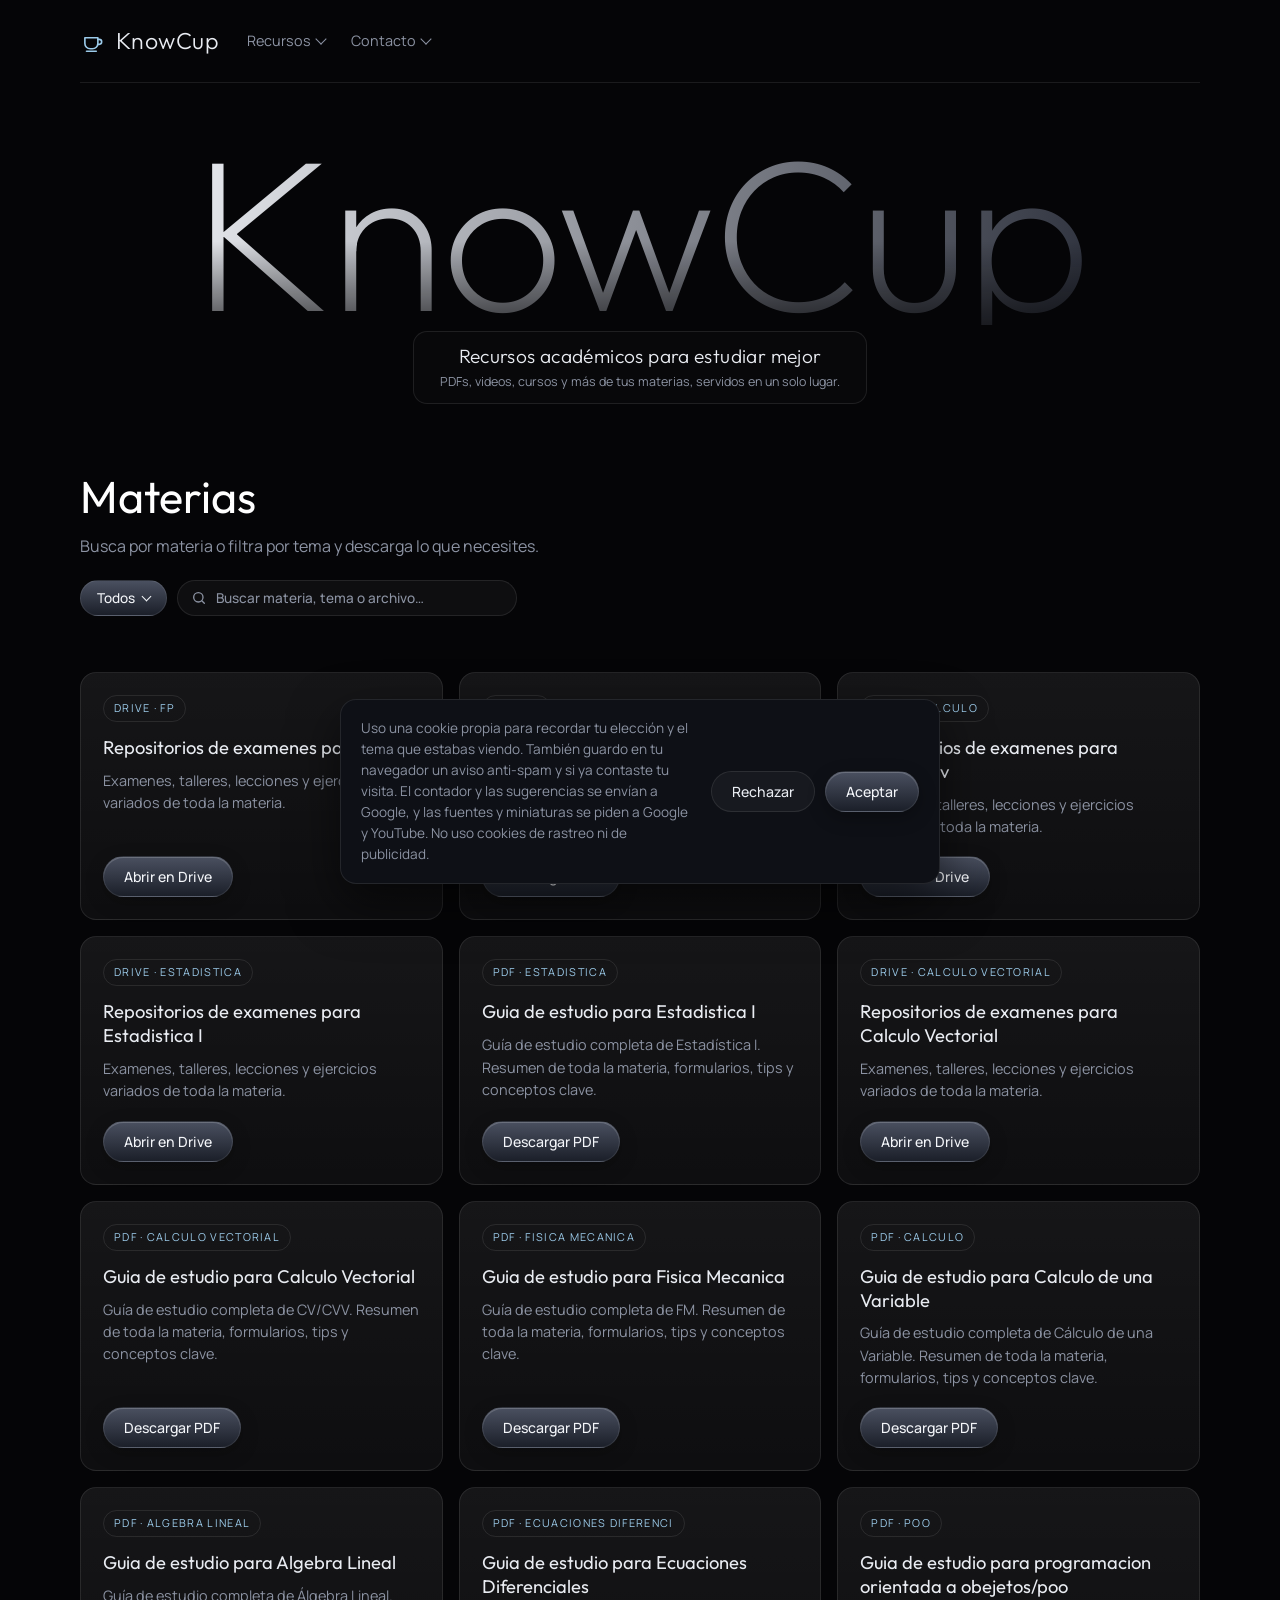
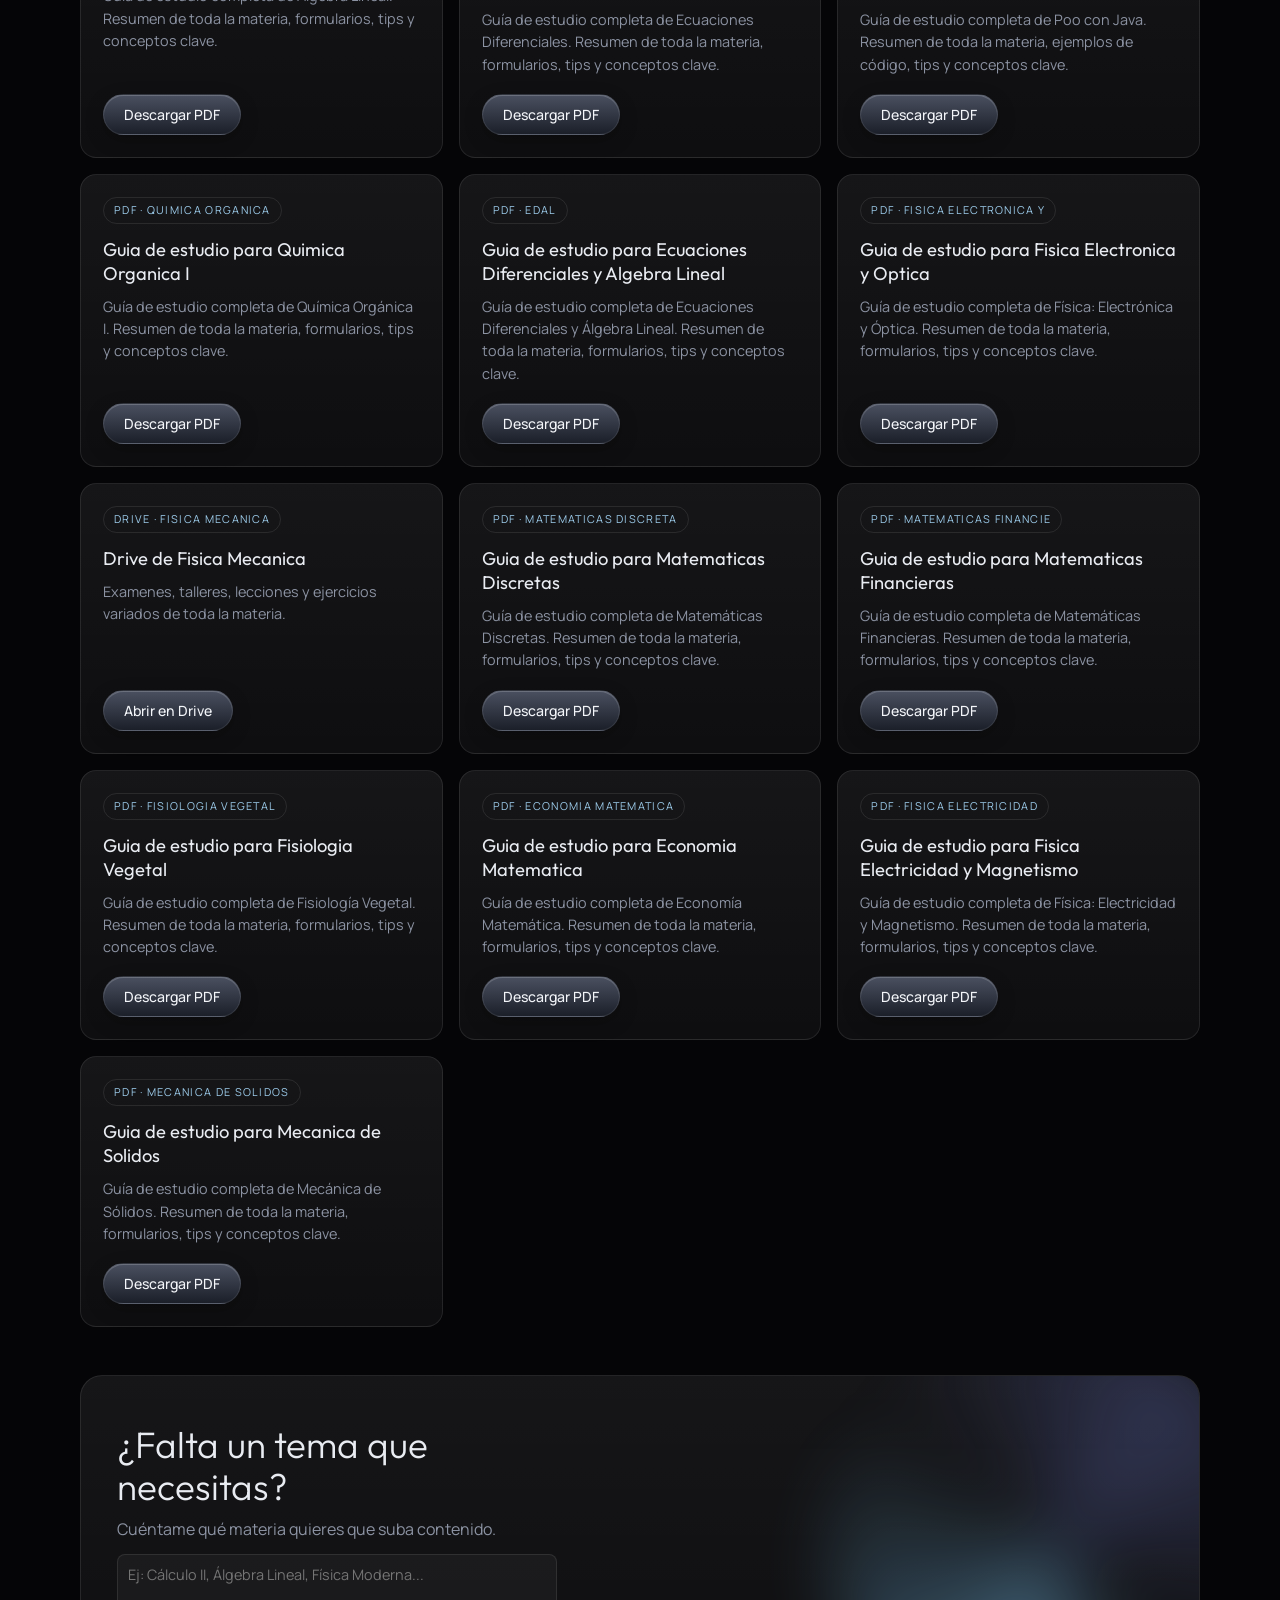
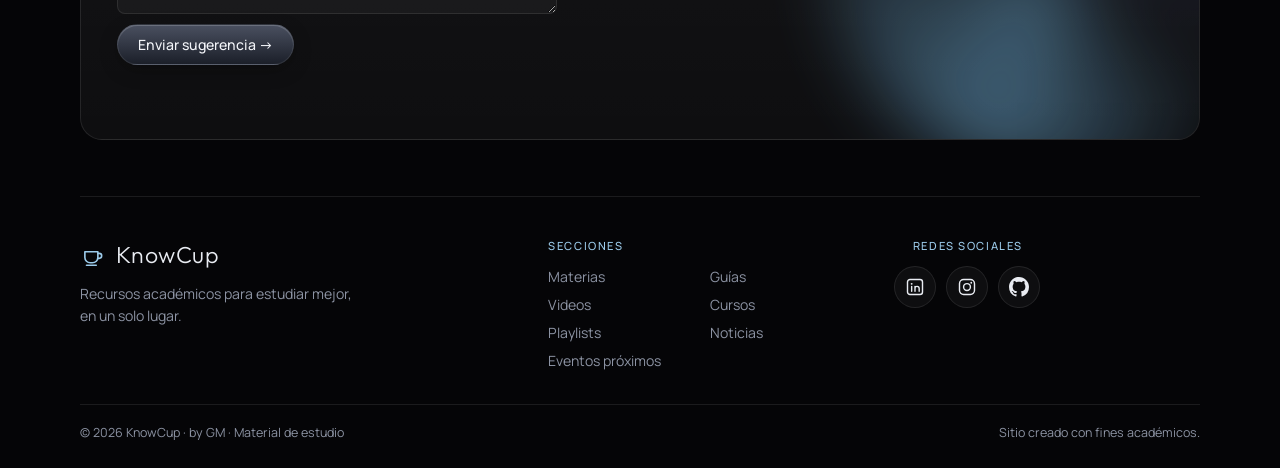
==== commit 5dfbc538: "Update index.html Updated navigation links and section titles for clarity. Removed unnecessary secti" ====
--- a/index.html
+++ b/index.html
@@ -43,21 +43,12 @@
 <div class="fondo" aria-hidden="true"><span class="humo"></span><span class="humo"></span><span class="humo"></span><span class="humo"></span><span class="humo"></span><span class="humo"></span></div>
 <div class="wrap">
     <header class="nav">
-    <a class="logo" href="#inicio" data-ir="inicio"><svg class="logo-mark" viewBox="0 0 24 24" aria-hidden="true"><path class="vapor v1" d="M8 2.5c-1 1 1 2 0 3.2"></path><path class="vapor v2" d="M12 2.5c-1 1 1 2 0 3.2"></path><path class="vapor v3" d="M16 2.5c-1 1 1 2 0 3.2"></path><path d="M4.5 9h12v5.2a5 5 0 0 1-5 5h-2a5 5 0 0 1-5-5V9z"></path><path d="M16.5 10.5h1.2a2.3 2.3 0 0 1 0 4.6h-1.4"></path><path d="M6 21.5h9"></path></svg>KnowCup</a>
+    <a class="logo" href="#inicio"><svg class="logo-mark" viewBox="0 0 24 24" aria-hidden="true"><path class="vapor v1" d="M8 2.5c-1 1 1 2 0 3.2"></path><path class="vapor v2" d="M12 2.5c-1 1 1 2 0 3.2"></path><path class="vapor v3" d="M16 2.5c-1 1 1 2 0 3.2"></path><path d="M4.5 9h12v5.2a5 5 0 0 1-5 5h-2a5 5 0 0 1-5-5V9z"></path><path d="M16.5 10.5h1.2a2.3 2.3 0 0 1 0 4.6h-1.4"></path><path d="M6 21.5h9"></path></svg>KnowCup</a>
     <nav class="nav-links" aria-label="Principal">
 
-      <div class="menu" id="menu-inicio">
-        <a href="#inicio" class="menu-btn" data-ir="inicio">Inicio</a>
-      </div>
-
       <div class="menu" id="menu-recursos">
-        <button type="button" class="menu-btn" aria-haspopup="true" aria-expanded="false" aria-controls="caja-recursos">Contenido de semestre <span class="caret" aria-hidden="true"></span></button>
+        <button type="button" class="menu-btn" aria-haspopup="true" aria-expanded="false" aria-controls="caja-recursos">Recursos <span class="caret" aria-hidden="true"></span></button>
         <div class="caja" id="caja-recursos"></div>
-      </div>
-
-      <div class="menu" id="menu-admisiones">
-        <button type="button" class="menu-btn" aria-haspopup="true" aria-expanded="false" aria-controls="caja-admisiones">Contenido de admisiones <span class="caret" aria-hidden="true"></span></button>
-        <div class="caja" id="caja-admisiones"></div>
       </div>
 
       <div class="menu" id="menu-contacto">
@@ -81,7 +72,7 @@
 
   <main>
     <noscript><p style="text-align:center;color:#8c93a3;padding:24px 0">KnowCup necesita JavaScript para mostrar los recursos. Actívalo en tu navegador.</p></noscript>
-    <div class="hero" id="cabecera">
+    <div class="hero" id="inicio">
       <div class="big" aria-hidden="true">KnowCup</div>
       <div class="hero-tag">
       <h1><span class="sr-only">KnowCup: </span>Recursos académicos para estudiar mejor</h1>        <p>PDFs, videos, cursos y más de tus materias, servidos en un solo lugar.</p>
@@ -92,74 +83,19 @@
           <nav class="pestanas" id="pestanas" aria-label="Secciones"></nav>
 
     
-    <section class="vista" id="vista-inicio" hidden>
-      <div class="lobby-hero" id="lobby-hero">
-      <div class="lobby-escena" aria-hidden="true">
-        <svg viewBox="0 0 520 580" focusable="false">
-          <defs>
-            <linearGradient id="gVapor" gradientUnits="userSpaceOnUse" x1="0" y1="320" x2="0" y2="36"><stop offset="0" stop-color="#ffd6a5" stop-opacity=".95"></stop><stop offset=".5" stop-color="#9ccbea" stop-opacity=".8"></stop><stop offset="1" stop-color="#b9a4ff" stop-opacity="0"></stop></linearGradient>
-            <linearGradient id="gTaza" x1="0" y1="0" x2="0" y2="1"><stop offset="0" stop-color="#9ccbea" stop-opacity=".26"></stop><stop offset="1" stop-color="#b9a4ff" stop-opacity=".08"></stop></linearGradient>
-            <linearGradient id="gCafe" x1="0" y1="0" x2="1" y2="0"><stop offset="0" stop-color="#f6b56c"></stop><stop offset=".6" stop-color="#c9732f"></stop><stop offset="1" stop-color="#8a4a1e"></stop></linearGradient>
-          </defs>
-          <g class="capa">
-            <circle cx="260" cy="330" r="235" fill="none" stroke="rgba(156,203,234,.14)" stroke-dasharray="2 7"></circle>
-            <circle cx="260" cy="330" r="205" fill="none" stroke="rgba(255,190,130,.10)"></circle>
-            <ellipse class="onda" cx="247" cy="508" rx="150" ry="22"></ellipse>
-            <ellipse class="onda o2" cx="247" cy="508" rx="150" ry="22"></ellipse>
-            <ellipse class="onda o3" cx="247" cy="508" rx="150" ry="22"></ellipse>
-            <path class="vapor-flujo" d="M205 318C175 268 235 232 205 186S235 116 211 58"></path>
-            <path class="vapor-flujo b" d="M248 316C218 260 278 224 248 172S278 96 252 38"></path>
-            <path class="vapor-flujo c" d="M292 318C262 270 322 238 292 194S320 126 296 78"></path>
-            <g transform="translate(90 185) scale(15)">
-              <path d="M4.5 9h12v5.2a5 5 0 0 1-5 5h-2a5 5 0 0 1-5-5V9z" fill="url(#gTaza)"></path>
-              <ellipse class="cafe" cx="10.5" cy="9.15" rx="5.9" ry=".75" fill="url(#gCafe)"></ellipse>
-              <path class="taza-trazo" d="M4.5 9h12v5.2a5 5 0 0 1-5 5h-2a5 5 0 0 1-5-5V9z"></path>
-              <path class="taza-trazo" d="M16.5 10.5h1.2a2.3 2.3 0 0 1 0 4.6h-1.4"></path>
-              <path class="taza-trazo" d="M3.6 21.5h13.8"></path>
-            </g>
-          </g>
-          <g class="capa-sim">
-          <text class="sim" x="170" y="302" text-anchor="middle" font-size="34" fill="#ffd6a5" style="--d:-4s;--t:8.5s;--dx:-62px">π</text>
-          <text class="sim" x="205" y="302" text-anchor="middle" font-size="30" fill="#9ccbea" style="--d:-1s;--t:9s;--dx:48px">∑</text>
-          <text class="sim" x="240" y="302" text-anchor="middle" font-size="28" fill="#b9a4ff" style="--d:-6.5s;--t:7.5s;--dx:-40px">{ }</text>
-          <text class="sim" x="275" y="302" text-anchor="middle" font-size="34" fill="#ffd6a5" style="--d:-2.5s;--t:9.5s;--dx:56px">∫</text>
-          <text class="sim" x="305" y="302" text-anchor="middle" font-size="24" fill="#9ccbea" style="--d:-7.5s;--t:8s;--dx:-52px"></></text>
-          <text class="sim" x="250" y="302" text-anchor="middle" font-size="22" fill="#b9a4ff" style="--d:-5s;--t:10s;--dx:60px">E=mc²</text>
-          <text class="sim" x="190" y="302" text-anchor="middle" font-size="28" fill="#9ccbea" style="--d:-8.5s;--t:7.8s;--dx:-44px">√x</text>
-          <text class="sim" x="320" y="302" text-anchor="middle" font-size="30" fill="#ffd6a5" style="--d:-3.2s;--t:8.8s;--dx:-58px">Δ</text>
-          <text class="sim" x="225" y="302" text-anchor="middle" font-size="24" fill="#6df0a0" style="--d:-9.5s;--t:9.2s;--dx:42px">01</text>
-          <text class="sim" x="290" y="302" text-anchor="middle" font-size="32" fill="#b9a4ff" style="--d:-0.4s;--t:8.2s;--dx:-50px">λ</text>
-          </g>
-        </svg>
-      </div>
-        <div class="lobby-texto">
-          <span class="lobby-chip">Recursos académicos · ESPOL</span>
-          <h1 class="lobby-titulo"><span class="sr-only">KnowCup: </span>Estudia con<span class="linea2"><span class="palabra" id="lobby-palabra">guías claras</span></span></h1>
-          <p class="lobby-sub">PDFs, carpetas de Drive, videos y cursos de tus materias, organizados en un solo lugar y gratis para toda la comunidad.</p>
-          <div class="lobby-datos"><span>Gratis</span><span>Sin registro</span><span>Hecho por estudiantes</span></div>
-        </div>
-      </div>
-      <div class="cinta" aria-hidden="true"><div class="cinta-pista" id="cinta"></div></div>
-      <h3 class="grupo-titulo">Explora <small>más para tu estudio</small></h3>
-      <div class="explora" id="lobby-explora"></div>
-      <div id="lobby-nuevo-caja" hidden>
-        <h3 class="grupo-titulo">Lo nuevo <small>agregado hace poco</small></h3>
-        <div class="lobby-nuevo" id="lobby-nuevo"></div>
-      </div>
-    </section>
-
     <section class="vista" id="vista-materias" hidden>
       <h2 class="titulo-seccion">Materias</h2>
-      <p class="sub">Guías en PDF de cada materia. Busca la materia que necesitas y descárgala.</p>
+      <p class="sub">Busca por materia o filtra por tema y descarga lo que necesites.</p>
       <p class="actualizado" data-actualizado></p>
       <div data-filtro></div>
       <p class="resumen" data-resumen role="status" aria-live="polite"></p>
       <div class="grid" data-contenido></div>
     </section>
 
-    <section class="vista" id="vista-drive" hidden>
-      <h2 class="titulo-seccion">Drive</h2>
-      <p class="sub">Carpetas de Google Drive con exámenes, talleres y ejercicios de cada materia.</p>
+    
+    <section class="vista" id="vista-guias" hidden>
+      <h2 class="titulo-seccion">Guías</h2>
+      <p class="sub">PDFs de guías y resúmenes de cada materia, listos para descargar.</p>
       <p class="actualizado" data-actualizado></p>
       <div data-filtro></div>
       <p class="resumen" data-resumen role="status" aria-live="polite"></p>
@@ -220,37 +156,6 @@
       <div data-filtro></div>
       <p class="resumen" data-resumen role="status" aria-live="polite"></p>
       <div class="cuerpo-grid" data-contenido></div>
-    </section>
-
-    <section class="vista" id="vista-adm-materias" hidden>
-      <span class="sello-adm"><svg viewBox="0 0 24 24" aria-hidden="true"><path d="M2 9l10-5 10 5-10 5L2 9z"></path><path d="M6 11.2V16c0 1.4 2.7 3 6 3s6-1.6 6-3v-4.8"></path><path d="M22 9v5"></path></svg>Solo para estudiantes del pre de ESPOL</span>
-      <h2 class="titulo-seccion">Admisiones · Materias</h2>
-      <p class="sub">Guías en PDF de las materias del pre, para prepararte antes de entrar a la universidad.</p>
-      <p class="actualizado" data-actualizado></p>
-      <div data-filtro></div>
-      <p class="resumen" data-resumen role="status" aria-live="polite"></p>
-      <div class="grid" data-contenido></div>
-    </section>
-
-    <section class="vista" id="vista-adm-drive" hidden>
-      <span class="sello-adm"><svg viewBox="0 0 24 24" aria-hidden="true"><path d="M2 9l10-5 10 5-10 5L2 9z"></path><path d="M6 11.2V16c0 1.4 2.7 3 6 3s6-1.6 6-3v-4.8"></path><path d="M22 9v5"></path></svg>Solo para estudiantes del pre de ESPOL</span>
-      <h2 class="titulo-seccion">Admisiones · Drive</h2>
-      <p class="sub">Carpetas de Google Drive con exámenes y ejercicios de práctica del pre.</p>
-      <p class="actualizado" data-actualizado></p>
-      <div data-filtro></div>
-      <p class="resumen" data-resumen role="status" aria-live="polite"></p>
-      <div class="grid" data-contenido></div>
-    </section>
-
-    <section class="vista" id="vista-adm-videos" hidden>
-      <span class="sello-adm"><svg viewBox="0 0 24 24" aria-hidden="true"><path d="M2 9l10-5 10 5-10 5L2 9z"></path><path d="M6 11.2V16c0 1.4 2.7 3 6 3s6-1.6 6-3v-4.8"></path><path d="M22 9v5"></path></svg>Solo para estudiantes del pre de ESPOL</span>
-      <h2 class="titulo-seccion">Admisiones · Videos</h2>
-      <p class="sub">Clases en video para preparar las materias del pre.</p>
-      <p class="actualizado" data-actualizado></p>
-      <div data-filtro></div>
-      <p class="resumen" data-resumen role="status" aria-live="polite"></p>
-      <p class="empty" data-vacio hidden></p>
-      <div data-carrete></div>
     </section>
 
     <section id="contacto" class="contacto">
@@ -271,7 +176,7 @@
     <footer class="pie" id="pie">
     <div class="pie-grid">
       <div>
-        <a class="logo" href="#inicio" data-ir="inicio"><svg class="logo-mark" viewBox="0 0 24 24" aria-hidden="true"><path class="vapor v1" d="M8 2.5c-1 1 1 2 0 3.2"></path><path class="vapor v2" d="M12 2.5c-1 1 1 2 0 3.2"></path><path class="vapor v3" d="M16 2.5c-1 1 1 2 0 3.2"></path><path d="M4.5 9h12v5.2a5 5 0 0 1-5 5h-2a5 5 0 0 1-5-5V9z"></path><path d="M16.5 10.5h1.2a2.3 2.3 0 0 1 0 4.6h-1.4"></path><path d="M6 21.5h9"></path></svg>KnowCup</a>
+        <a class="logo" href="#inicio"><svg class="logo-mark" viewBox="0 0 24 24" aria-hidden="true"><path class="vapor v1" d="M8 2.5c-1 1 1 2 0 3.2"></path><path class="vapor v2" d="M12 2.5c-1 1 1 2 0 3.2"></path><path class="vapor v3" d="M16 2.5c-1 1 1 2 0 3.2"></path><path d="M4.5 9h12v5.2a5 5 0 0 1-5 5h-2a5 5 0 0 1-5-5V9z"></path><path d="M16.5 10.5h1.2a2.3 2.3 0 0 1 0 4.6h-1.4"></path><path d="M6 21.5h9"></path></svg>KnowCup</a>
         <p class="pie-frase">Recursos académicos para estudiar mejor, en un solo lugar.</p>
       </div> 
       <div>   
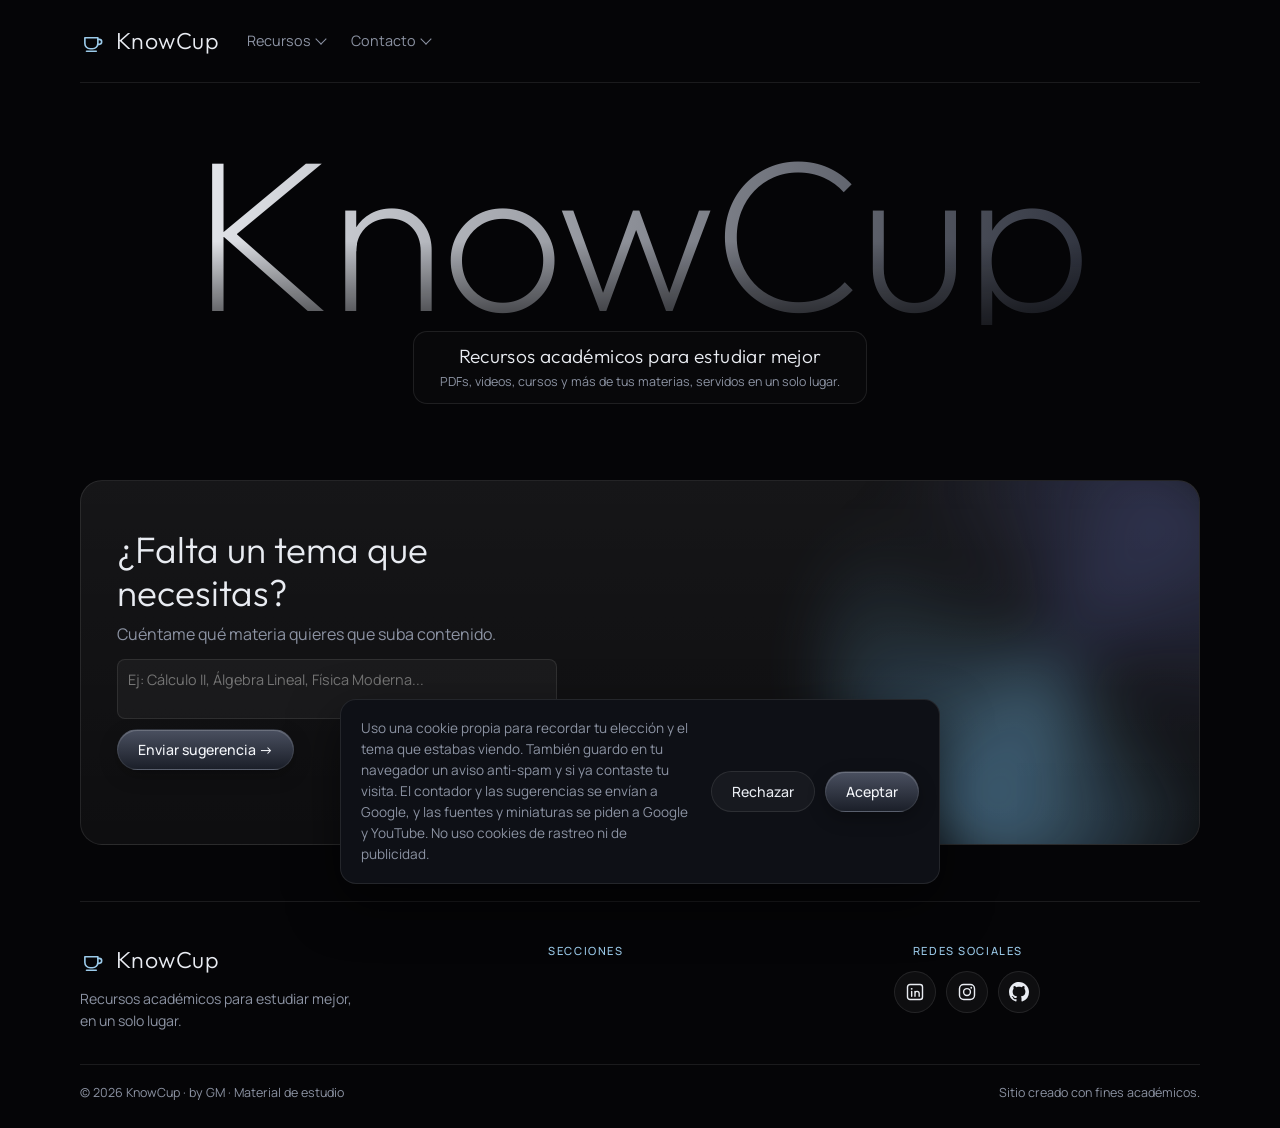
==== commit a5550a40: "Update index.html" ====
--- a/index.html
+++ b/index.html
@@ -85,7 +85,7 @@
     
     <section class="vista" id="vista-materias" hidden>
       <h2 class="titulo-seccion">Materias</h2>
-      <p class="sub">Busca por materia o filtra por tema y descarga lo que necesites.</p>
+      <p class="sub">Guías en PDF de cada materia. Busca la materia que necesitas y descárgala.</p>
       <p class="actualizado" data-actualizado></p>
       <div data-filtro></div>
       <p class="resumen" data-resumen role="status" aria-live="polite"></p>
@@ -93,15 +93,14 @@
     </section>
 
     
-    <section class="vista" id="vista-guias" hidden>
-      <h2 class="titulo-seccion">Guías</h2>
-      <p class="sub">PDFs de guías y resúmenes de cada materia, listos para descargar.</p>
+    <section class="vista" id="vista-drive" hidden>
+      <h2 class="titulo-seccion">Drive</h2>
+      <p class="sub">Carpetas de Google Drive con exámenes, talleres y ejercicios de cada materia.</p>
       <p class="actualizado" data-actualizado></p>
       <div data-filtro></div>
       <p class="resumen" data-resumen role="status" aria-live="polite"></p>
       <div class="grid" data-contenido></div>
     </section>
-
     
     <section class="vista" id="vista-videos" hidden>
       <h2 class="titulo-seccion">Videos</h2>
--- a/style.css
+++ b/style.css
@@ -137,6 +137,7 @@
 .card:hover { transform: translateY(-3px); border-color: var(--accent); }
 .fila-tag { display: flex; align-items: center; flex-wrap: wrap; gap: 8px; }
 .tag { align-self: flex-start; font-size: .68rem; letter-spacing: .12em; text-transform: uppercase; padding: 4px 10px; border-radius: 999px; border: 1px solid var(--line); color: var(--accent); }
+.nuevo { font-size: .62rem; letter-spacing: .14em; text-transform: uppercase; padding: 3px 9px; border-radius: 999px; color: var(--accent); background: rgba(156,203,234,.12); border: 1px solid rgba(156,203,234,.35); }
 .pildora { font-size: .72rem; padding: 3px 10px; border-radius: 999px; border: 1px solid var(--line); color: var(--muted); }
 .pildoras { display: flex; flex-wrap: wrap; gap: 6px; }
 .card h3 { font: 400 1.15rem/1.3 var(--font-display); margin: 4px 0 0; }
@@ -166,7 +167,7 @@
 
 .cuerpo-grid { display: grid; grid-template-columns: repeat(auto-fill, minmax(280px, 1fr)); gap: 16px; margin-top: 22px; }
 .cuerpo-grid .empty { grid-column: 1 / -1; margin: 0; }
-.pcard { position: relative; display: flex; flex-direction: column; min-width: 0; border-radius: 16px; border: 1px solid var(--line); background: linear-gradient(180deg, var(--glass-strong), var(--glass)); transition: transform .25s ease, border-color .25s ease; }
+.pcard { position: relative; display: flex; flex-direction: column; min-width: 0; border-radius: 16px; border: 1px solid var(--line);  background: linear-gradient(180deg, var(--glass-strong), var(--glass)); transition: transform .25s ease, border-color .25s ease; }
 .pcard:hover { transform: translateY(-3px); border-color: var(--accent); }
 .portada { position: relative; overflow: hidden; border-radius: 15px 15px 0 0; height: 112px; display: flex; align-items: flex-end; justify-content: space-between; padding: 14px 18px; }
 .portada-grande { font: 200 2.4rem/1 var(--font-display); color: #fff; letter-spacing: -.02em; }
@@ -230,7 +231,7 @@
 @media (max-width: 640px) {
   .nav { gap: 18px; }
   .nav-links { gap: 20px; margin-left: auto; margin-right: 0; }
-  #menu-recursos { display: none; }                 /* en celular se usan las pestañas */
+  #menu-recursos { display: none; }                 
   .menu { position: static; }
   .caja { left: 0; right: 0; min-width: 0; transform: translateY(6px); }
   .menu:hover .caja, .menu:focus-within .caja, .menu.abierto .caja { transform: none; }
@@ -318,7 +319,8 @@
 .portada.con-foto > .portada-grande { position: relative; z-index: 1; text-shadow: 0 2px 14px rgba(0,0,0,.65); }
 #vista-cursos .portada { height: 150px; }
 
-/* ===== v3: etiqueta verde "Nuevo" (encima de la cajita) ===== */
+.sr-only { position: absolute; width: 1px; height: 1px; padding: 0; margin: -1px; overflow: hidden; clip: rect(0, 0, 0, 0); white-space: nowrap; border: 0; }
+
 .nuevo {
   position: absolute; top: -11px; right: 16px; z-index: 4;
   display: inline-flex; align-items: center; gap: 6px; padding: 5px 12px 5px 10px; border-radius: 999px;
@@ -333,7 +335,6 @@
   50%      { box-shadow: inset 0 1px 0 rgba(255,255,255,.45), 0 4px 14px rgba(34,197,94,.45), 0 0 0 7px rgba(34,197,94,0); }
 }
 
-/* ===== v3: menú superior (Inicio · Recursos · Contenido de admisiones · Contacto) ===== */
 .menu-btn[aria-current="page"], .menu.activo > .menu-btn { color: var(--fg); }
 #caja-admisiones { min-width: 280px; }
 .sello-adm {
@@ -343,12 +344,10 @@
 }
 .sello-adm svg { width: 18px; height: 18px; fill: none; stroke: currentColor; stroke-width: 1.6; stroke-linecap: round; stroke-linejoin: round; }
 
-/* ===== v3: videos recomendados ===== */
 .recomendados { margin-top: 44px; padding-top: 6px; }
 .recomendados .grupo-titulo { margin-top: 0; flex-wrap: wrap; row-gap: 2px; }
 .recomendados .carrete { margin-top: 14px; }
 
-/* ===== v4: Inicio (lobby) con la taza de KnowCup ===== */
 #vista-inicio { padding-block-start: 22px; }
 .lobby-hero {
   --px: 0; --py: 0;
@@ -367,13 +366,9 @@
 .palabra { display: inline-block; padding-bottom: .06em; background: linear-gradient(100deg, #ffd6a5, #b9a4ff 50%, #9ccbea); -webkit-background-clip: text; background-clip: text; color: transparent; transition: opacity .35s ease, transform .35s ease; }
 .palabra.sale { opacity: 0; transform: translateY(12px); }
 .lobby-sub { max-width: 46ch; margin: 0; color: #aab1c2; }
-.lobby-cta { display: flex; flex-wrap: wrap; gap: 12px; margin-top: 26px; }
-.btn-sec { background: rgba(156,203,234,.06); border-color: rgba(156,203,234,.45); box-shadow: none; }
-.btn-sec:hover { background: rgba(156,203,234,.16); }
 .lobby-datos { display: flex; flex-wrap: wrap; gap: 8px 20px; margin-top: 28px; font-size: .8rem; color: var(--muted); }
 .lobby-datos span::before { content: "✓"; margin-right: 7px; color: #4ade80; }
 
-/* la escena: la taza del logo, vapor que fluye y símbolos del saber que suben */
 .lobby-escena { position: absolute; z-index: 1; right: clamp(0px, 2.5vw, 36px); top: 50%; width: min(520px, 50%); aspect-ratio: 520 / 580; transform: translateY(-50%); pointer-events: none; }
 .lobby-escena svg { display: block; width: 100%; height: 100%; overflow: visible; }
 .capa { transition: transform .4s ease-out; transform: translate3d(calc(var(--px) * -12px), calc(var(--py) * -9px), 0); }
@@ -391,7 +386,6 @@
 .sim { font-family: var(--font-display); font-weight: 300; opacity: 0; transform-box: fill-box; transform-origin: center; animation: suben var(--t, 8s) ease-in infinite; animation-delay: var(--d, 0s); }
 @keyframes suben { 0% { transform: translate(0, 0) scale(.6); opacity: 0; } 14% { opacity: .95; } 72% { opacity: .7; } 100% { transform: translate(var(--dx, 0px), -270px) scale(1.12); opacity: 0; } }
 
-/* Explora: botones ilustrados */
 #vista-inicio .grupo-titulo { margin-top: 36px; }
 .explora { display: grid; grid-template-columns: repeat(auto-fit, minmax(240px, 1fr)); gap: 16px; margin-top: 16px; }
 .ex { position: relative; display: flex; flex-direction: column; overflow: hidden; border-radius: 18px; border: 1px solid var(--line); background: linear-gradient(180deg, var(--glass-strong), var(--glass)); transition: transform .25s ease, border-color .25s ease; }
@@ -432,12 +426,11 @@
   .nav { flex-wrap: wrap; gap: 12px; }
   .nav-links { order: 3; flex-basis: 100%; margin: 0; gap: 14px; }
   .visitas { margin-left: auto; }
-  #menu-inicio { display: none; }                         /* en celular Inicio es la primera pestaña */
+  #menu-inicio { display: none; }
   .lobby-hero { min-height: 0; display: block; }
   .lobby-hero::after { display: none; }
   .lobby-escena { position: absolute; top: 6px; left: 50%; right: auto; width: min(300px, 78%); transform: translateX(-50%); }
   .lobby-texto { padding: 330px 22px 26px; }
-  .lobby-cta .btn { flex: 1 1 100%; justify-content: center; }
 }
 @media (prefers-reduced-motion: reduce) {
   .nuevo, .cinta-pista, .vapor-flujo, .onda, .cafe, .eq-b { animation: none !important; }
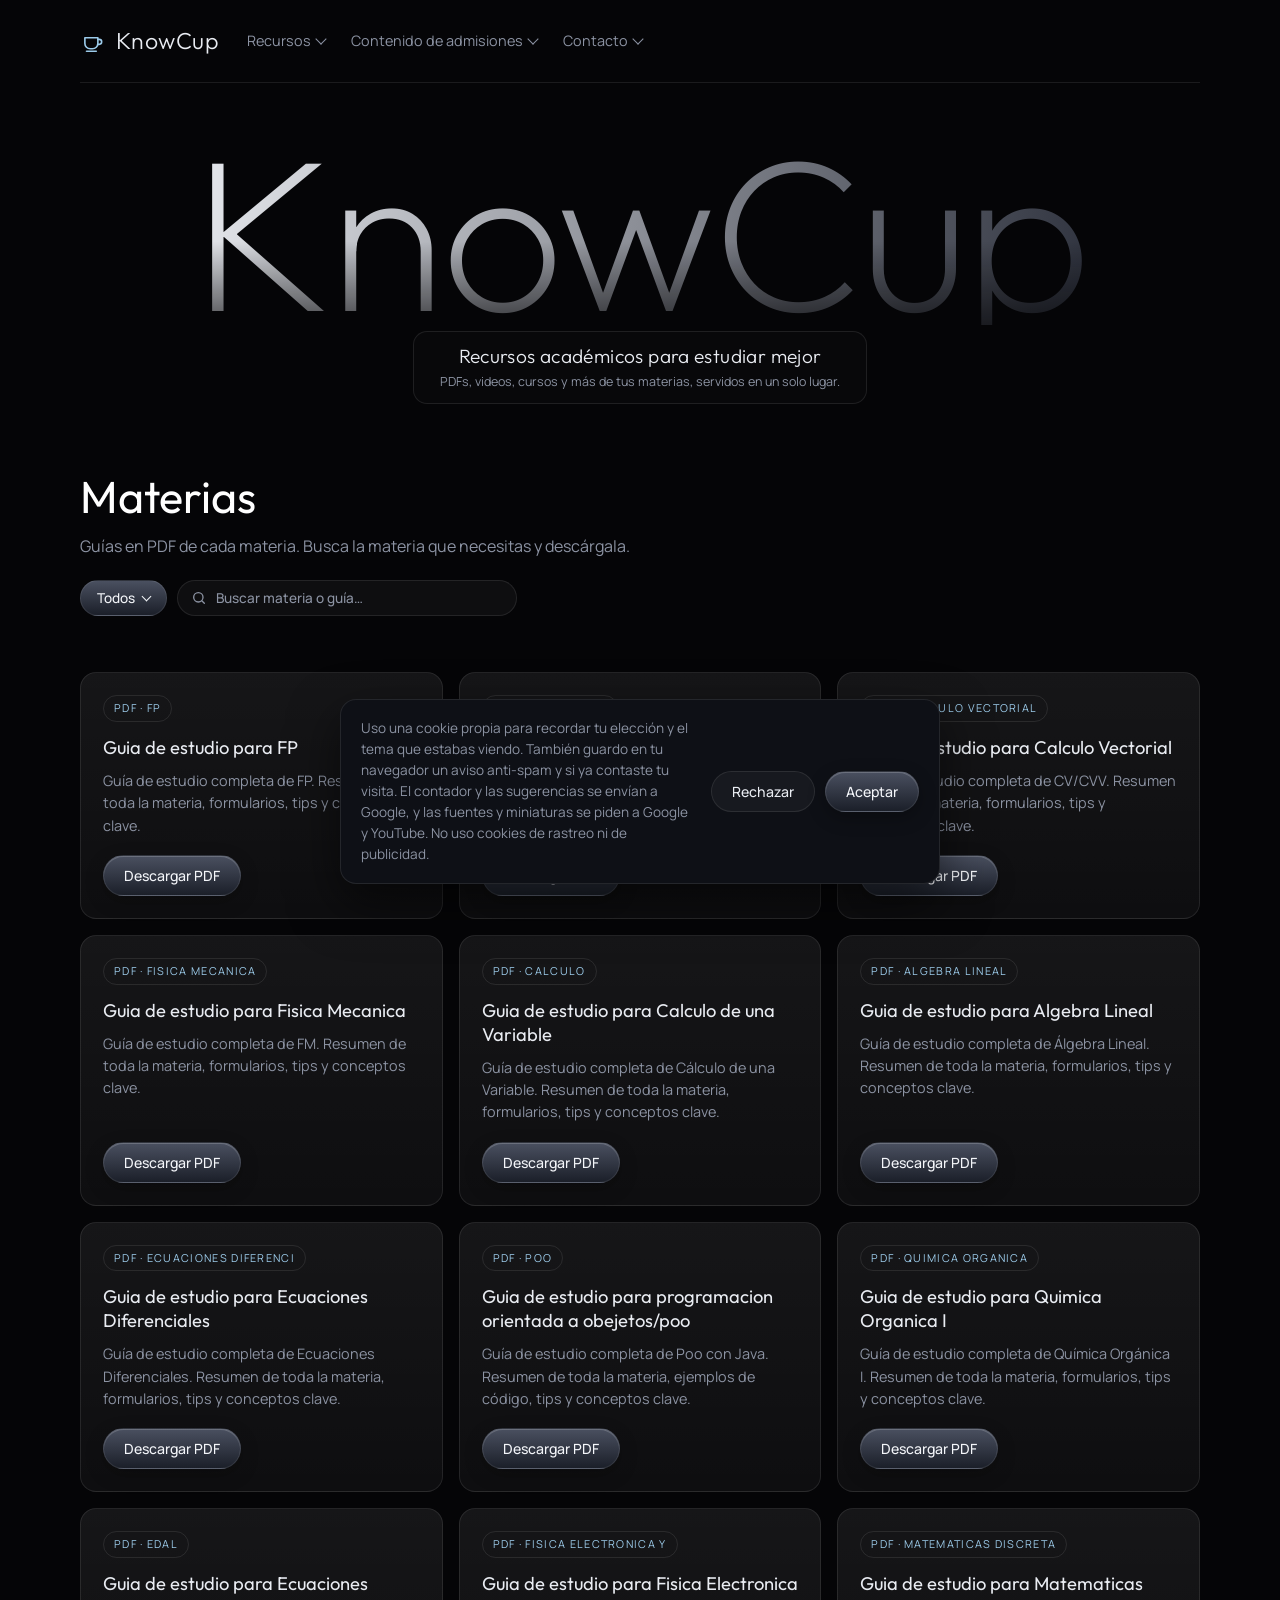
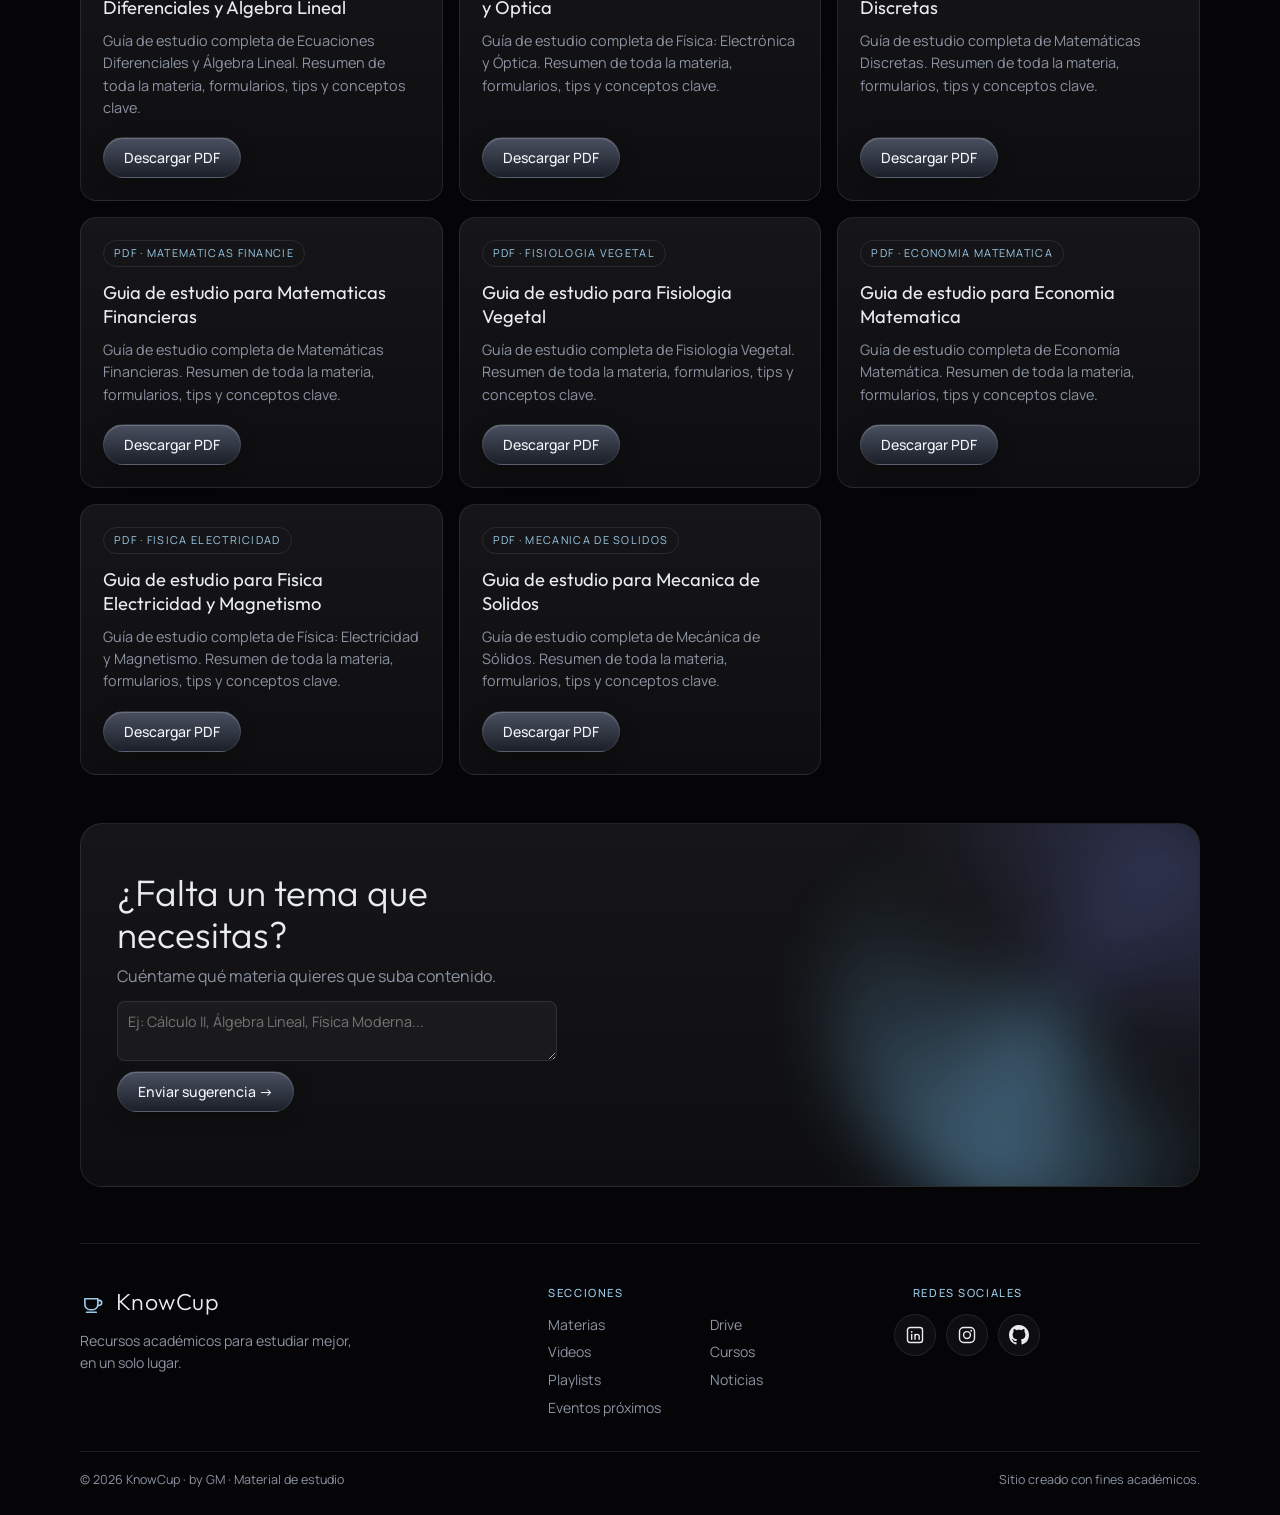
==== commit 8d06971f: "Update index.html" ====
--- a/index.html
+++ b/index.html
@@ -50,7 +50,12 @@
         <button type="button" class="menu-btn" aria-haspopup="true" aria-expanded="false" aria-controls="caja-recursos">Recursos <span class="caret" aria-hidden="true"></span></button>
         <div class="caja" id="caja-recursos"></div>
       </div>
-
+      
+      <div class="menu" id="menu-admisiones">
+        <button type="button" class="menu-btn" aria-haspopup="true" aria-expanded="false" aria-controls="caja-admisiones">Contenido de admisiones <span class="caret" aria-hidden="true"></span></button>
+        <div class="caja" id="caja-admisiones"></div>
+      </div>
+      
       <div class="menu" id="menu-contacto">
         <a href="#contacto" class="menu-btn">Contacto <span class="caret" aria-hidden="true"></span></a>
         <div class="caja">
@@ -78,11 +83,9 @@
       <h1><span class="sr-only">KnowCup: </span>Recursos académicos para estudiar mejor</h1>        <p>PDFs, videos, cursos y más de tus materias, servidos en un solo lugar.</p>
       </div>
     </div>
-
-    
+ 
           <nav class="pestanas" id="pestanas" aria-label="Secciones"></nav>
-
-    
+ 
     <section class="vista" id="vista-materias" hidden>
       <h2 class="titulo-seccion">Materias</h2>
       <p class="sub">Guías en PDF de cada materia. Busca la materia que necesitas y descárgala.</p>
@@ -91,7 +94,6 @@
       <p class="resumen" data-resumen role="status" aria-live="polite"></p>
       <div class="grid" data-contenido></div>
     </section>
-
     
     <section class="vista" id="vista-drive" hidden>
       <h2 class="titulo-seccion">Drive</h2>
@@ -115,7 +117,6 @@
         <button type="button" class="flecha flecha-der" id="flecha-der" aria-label="Ver mas videos">&#10095;</button>
       </div>
     </section>
-
     
     <section class="vista" id="vista-cursos" hidden>
       <h2 class="titulo-seccion">Cursos</h2>
@@ -125,7 +126,6 @@
       <p class="resumen" data-resumen role="status" aria-live="polite"></p>
       <div class="cuerpo-grid" data-contenido></div>
     </section>
-
     
     <section class="vista" id="vista-playlists" hidden>
       <h2 class="titulo-seccion">Playlists</h2>
@@ -136,7 +136,6 @@
       <p class="resumen" data-resumen role="status" aria-live="polite"></p>
       <div data-contenido></div>
     </section>
-
     
     <section class="vista" id="vista-noticias" hidden>
       <h2 class="titulo-seccion">Noticias</h2>
@@ -147,7 +146,6 @@
       <div class="cuerpo-grid" data-contenido></div>
     </section>
 
-  
     <section class="vista" id="vista-eventos" hidden>
       <h2 class="titulo-seccion">Eventos próximos</h2>
       <p class="sub">Eventos de ESPOL y eventos tech de todo el país. Cada evento te lleva a su página oficial.</p>
@@ -157,6 +155,37 @@
       <div class="cuerpo-grid" data-contenido></div>
     </section>
 
+    <section class="vista" id="vista-adm-materias" hidden>
+      <span class="sello-adm"><svg viewBox="0 0 24 24" aria-hidden="true"><path d="M2 9l10-5 10 5-10 5L2 9z"></path><path d="M6 11.2V16c0 1.4 2.7 3 6 3s6-1.6 6-3v-4.8"></path><path d="M22 9v5"></path></svg>Solo para estudiantes del pre de ESPOL</span>
+      <h2 class="titulo-seccion">Admisiones · Materias</h2>
+      <p class="sub">Guías en PDF de las materias del pre, para prepararte antes de entrar a la universidad.</p>
+      <p class="actualizado" data-actualizado></p>
+      <div data-filtro></div>
+      <p class="resumen" data-resumen role="status" aria-live="polite"></p>
+      <div class="grid" data-contenido></div>
+    </section>
+
+<section class="vista" id="vista-adm-drive" hidden>
+      <span class="sello-adm"><svg viewBox="0 0 24 24" aria-hidden="true"><path d="M2 9l10-5 10 5-10 5L2 9z"></path><path d="M6 11.2V16c0 1.4 2.7 3 6 3s6-1.6 6-3v-4.8"></path><path d="M22 9v5"></path></svg>Solo para estudiantes del pre de ESPOL</span>
+      <h2 class="titulo-seccion">Admisiones · Drive</h2>
+      <p class="sub">Carpetas de Google Drive con exámenes y ejercicios de práctica del pre.</p>
+      <p class="actualizado" data-actualizado></p>
+      <div data-filtro></div>
+      <p class="resumen" data-resumen role="status" aria-live="polite"></p>
+      <div class="grid" data-contenido></div>
+    </section>
+
+<section class="vista" id="vista-adm-videos" hidden>
+      <span class="sello-adm"><svg viewBox="0 0 24 24" aria-hidden="true"><path d="M2 9l10-5 10 5-10 5L2 9z"></path><path d="M6 11.2V16c0 1.4 2.7 3 6 3s6-1.6 6-3v-4.8"></path><path d="M22 9v5"></path></svg>Solo para estudiantes del pre de ESPOL</span>
+      <h2 class="titulo-seccion">Admisiones · Videos</h2>
+      <p class="sub">Clases en video para preparar las materias del pre.</p>
+      <p class="actualizado" data-actualizado></p>
+      <div data-filtro></div>
+      <p class="resumen" data-resumen role="status" aria-live="polite"></p>
+      <p class="empty" data-vacio hidden></p>
+      <div data-carrete></div>
+    </section>
+    
     <section id="contacto" class="contacto">
       <div class="cta">
         <div class="orb" aria-hidden="true"></div>
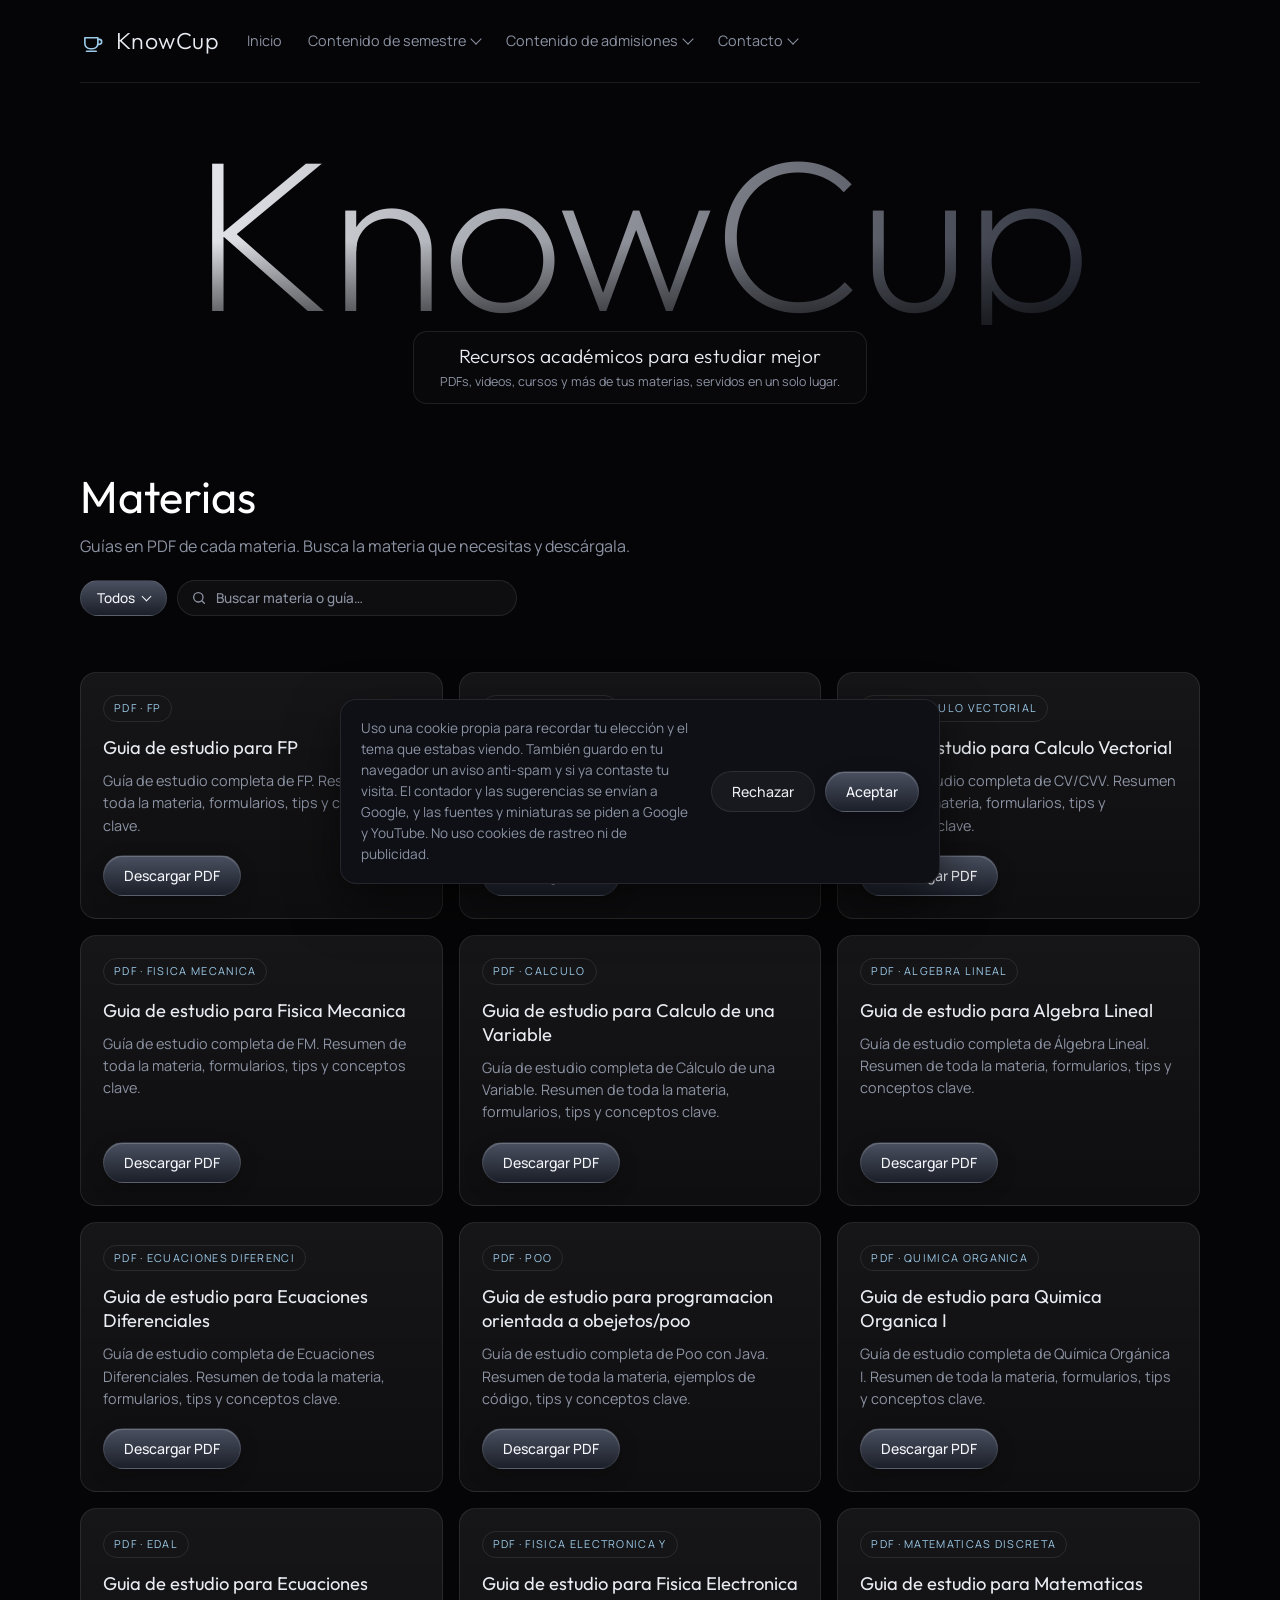
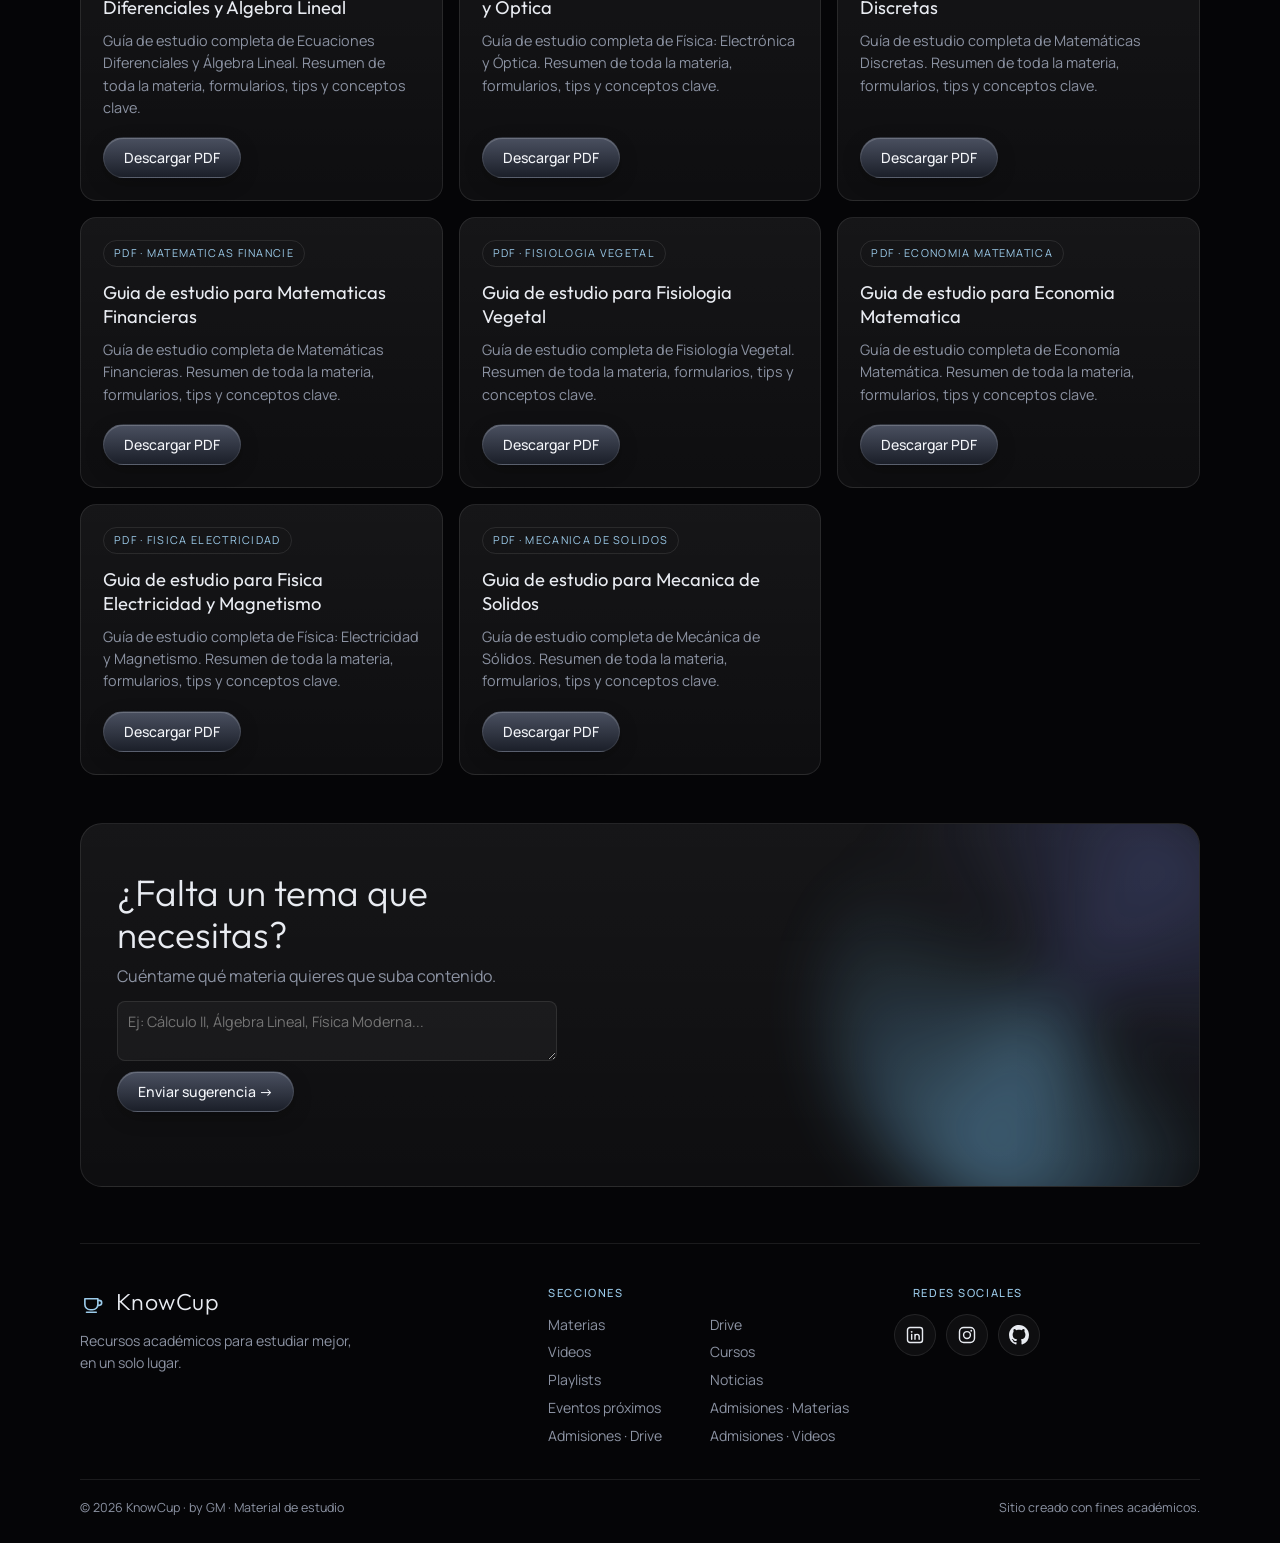
==== commit 6c06669e: "Update index.html Updated logo links and navigation buttons in the header and footer. Added new sect" ====
--- a/index.html
+++ b/index.html
@@ -43,11 +43,14 @@
 <div class="fondo" aria-hidden="true"><span class="humo"></span><span class="humo"></span><span class="humo"></span><span class="humo"></span><span class="humo"></span><span class="humo"></span></div>
 <div class="wrap">
     <header class="nav">
-    <a class="logo" href="#inicio"><svg class="logo-mark" viewBox="0 0 24 24" aria-hidden="true"><path class="vapor v1" d="M8 2.5c-1 1 1 2 0 3.2"></path><path class="vapor v2" d="M12 2.5c-1 1 1 2 0 3.2"></path><path class="vapor v3" d="M16 2.5c-1 1 1 2 0 3.2"></path><path d="M4.5 9h12v5.2a5 5 0 0 1-5 5h-2a5 5 0 0 1-5-5V9z"></path><path d="M16.5 10.5h1.2a2.3 2.3 0 0 1 0 4.6h-1.4"></path><path d="M6 21.5h9"></path></svg>KnowCup</a>
+    <a class="logo" href="#inicio" data-ir="inicio"><svg class="logo-mark" viewBox="0 0 24 24" aria-hidden="true"><path class="vapor v1" d="M8 2.5c-1 1 1 2 0 3.2"></path><path class="vapor v2" d="M12 2.5c-1 1 1 2 0 3.2"></path><path class="vapor v3" d="M16 2.5c-1 1 1 2 0 3.2"></path><path d="M4.5 9h12v5.2a5 5 0 0 1-5 5h-2a5 5 0 0 1-5-5V9z"></path><path d="M16.5 10.5h1.2a2.3 2.3 0 0 1 0 4.6h-1.4"></path><path d="M6 21.5h9"></path></svg>KnowCup</a>
     <nav class="nav-links" aria-label="Principal">
-
+      
+<div class="menu" id="menu-inicio">
+        <a href="#inicio" class="menu-btn" data-ir="inicio">Inicio</a>
+      </div>
       <div class="menu" id="menu-recursos">
-        <button type="button" class="menu-btn" aria-haspopup="true" aria-expanded="false" aria-controls="caja-recursos">Recursos <span class="caret" aria-hidden="true"></span></button>
+        <button type="button" class="menu-btn" aria-haspopup="true" aria-expanded="false" aria-controls="caja-recursos">Contenido de semestre <span class="caret" aria-hidden="true"></span></button>
         <div class="caja" id="caja-recursos"></div>
       </div>
       
@@ -77,7 +80,7 @@
 
   <main>
     <noscript><p style="text-align:center;color:#8c93a3;padding:24px 0">KnowCup necesita JavaScript para mostrar los recursos. Actívalo en tu navegador.</p></noscript>
-    <div class="hero" id="inicio">
+    <div class="hero" id="cabecera">
       <div class="big" aria-hidden="true">KnowCup</div>
       <div class="hero-tag">
       <h1><span class="sr-only">KnowCup: </span>Recursos académicos para estudiar mejor</h1>        <p>PDFs, videos, cursos y más de tus materias, servidos en un solo lugar.</p>
@@ -85,7 +88,61 @@
     </div>
  
           <nav class="pestanas" id="pestanas" aria-label="Secciones"></nav>
- 
+     <section class="vista" id="vista-inicio" hidden>
+      <div class="lobby-hero" id="lobby-hero">
+      <div class="lobby-escena" aria-hidden="true">
+        <svg viewBox="0 0 520 580" focusable="false">
+          <defs>
+            <linearGradient id="gVapor" gradientUnits="userSpaceOnUse" x1="0" y1="320" x2="0" y2="36"><stop offset="0" stop-color="#ffd6a5" stop-opacity=".95"></stop><stop offset=".5" stop-color="#9ccbea" stop-opacity=".8"></stop><stop offset="1" stop-color="#b9a4ff" stop-opacity="0"></stop></linearGradient>
+            <linearGradient id="gTaza" x1="0" y1="0" x2="0" y2="1"><stop offset="0" stop-color="#9ccbea" stop-opacity=".26"></stop><stop offset="1" stop-color="#b9a4ff" stop-opacity=".08"></stop></linearGradient>
+            <linearGradient id="gCafe" x1="0" y1="0" x2="1" y2="0"><stop offset="0" stop-color="#f6b56c"></stop><stop offset=".6" stop-color="#c9732f"></stop><stop offset="1" stop-color="#8a4a1e"></stop></linearGradient>
+          </defs>
+          <g class="capa">
+            <circle cx="260" cy="330" r="235" fill="none" stroke="rgba(156,203,234,.14)" stroke-dasharray="2 7"></circle>
+            <circle cx="260" cy="330" r="205" fill="none" stroke="rgba(255,190,130,.10)"></circle>
+            <ellipse class="onda" cx="247" cy="508" rx="150" ry="22"></ellipse>
+            <ellipse class="onda o2" cx="247" cy="508" rx="150" ry="22"></ellipse>
+            <ellipse class="onda o3" cx="247" cy="508" rx="150" ry="22"></ellipse>
+            <path class="vapor-flujo" d="M205 318C175 268 235 232 205 186S235 116 211 58"></path>
+            <path class="vapor-flujo b" d="M248 316C218 260 278 224 248 172S278 96 252 38"></path>
+            <path class="vapor-flujo c" d="M292 318C262 270 322 238 292 194S320 126 296 78"></path>
+            <g transform="translate(90 185) scale(15)">
+              <path d="M4.5 9h12v5.2a5 5 0 0 1-5 5h-2a5 5 0 0 1-5-5V9z" fill="url(#gTaza)"></path>
+              <ellipse class="cafe" cx="10.5" cy="9.15" rx="5.9" ry=".75" fill="url(#gCafe)"></ellipse>
+              <path class="taza-trazo" d="M4.5 9h12v5.2a5 5 0 0 1-5 5h-2a5 5 0 0 1-5-5V9z"></path>
+              <path class="taza-trazo" d="M16.5 10.5h1.2a2.3 2.3 0 0 1 0 4.6h-1.4"></path>
+              <path class="taza-trazo" d="M3.6 21.5h13.8"></path>
+            </g>
+          </g>
+          <g class="capa-sim">
+          <text class="sim" x="170" y="302" text-anchor="middle" font-size="34" fill="#ffd6a5" style="--d:-4s;--t:8.5s;--dx:-62px">π</text>
+          <text class="sim" x="205" y="302" text-anchor="middle" font-size="30" fill="#9ccbea" style="--d:-1s;--t:9s;--dx:48px">∑</text>
+          <text class="sim" x="240" y="302" text-anchor="middle" font-size="28" fill="#b9a4ff" style="--d:-6.5s;--t:7.5s;--dx:-40px">{ }</text>
+          <text class="sim" x="275" y="302" text-anchor="middle" font-size="34" fill="#ffd6a5" style="--d:-2.5s;--t:9.5s;--dx:56px">∫</text>
+          <text class="sim" x="305" y="302" text-anchor="middle" font-size="24" fill="#9ccbea" style="--d:-7.5s;--t:8s;--dx:-52px"></></text>
+          <text class="sim" x="250" y="302" text-anchor="middle" font-size="22" fill="#b9a4ff" style="--d:-5s;--t:10s;--dx:60px">E=mc²</text>
+          <text class="sim" x="190" y="302" text-anchor="middle" font-size="28" fill="#9ccbea" style="--d:-8.5s;--t:7.8s;--dx:-44px">√x</text>
+          <text class="sim" x="320" y="302" text-anchor="middle" font-size="30" fill="#ffd6a5" style="--d:-3.2s;--t:8.8s;--dx:-58px">Δ</text>
+          <text class="sim" x="225" y="302" text-anchor="middle" font-size="24" fill="#6df0a0" style="--d:-9.5s;--t:9.2s;--dx:42px">01</text>
+          <text class="sim" x="290" y="302" text-anchor="middle" font-size="32" fill="#b9a4ff" style="--d:-0.4s;--t:8.2s;--dx:-50px">λ</text>
+          </g>
+        </svg>
+      </div>
+        <div class="lobby-texto">
+          <span class="lobby-chip">Recursos académicos · ESPOL</span>
+          <h1 class="lobby-titulo"><span class="sr-only">KnowCup: </span>Estudia con<span class="linea2"><span class="palabra" id="lobby-palabra">guías claras</span></span></h1>
+          <p class="lobby-sub">PDFs, carpetas de Drive, videos y cursos de tus materias, organizados en un solo lugar y gratis para toda la comunidad.</p>
+          <div class="lobby-datos"><span>Gratis</span><span>Sin registro</span><span>Hecho por estudiantes</span></div>
+        </div>
+      </div>
+      <div class="cinta" aria-hidden="true"><div class="cinta-pista" id="cinta"></div></div>
+      <h3 class="grupo-titulo">Explora <small>más para tu estudio</small></h3>
+      <div class="explora" id="lobby-explora"></div>
+      <div id="lobby-nuevo-caja" hidden>
+        <h3 class="grupo-titulo">Lo nuevo <small>agregado hace poco</small></h3>
+        <div class="lobby-nuevo" id="lobby-nuevo"></div>
+      </div>
+    </section>
     <section class="vista" id="vista-materias" hidden>
       <h2 class="titulo-seccion">Materias</h2>
       <p class="sub">Guías en PDF de cada materia. Busca la materia que necesitas y descárgala.</p>
@@ -204,7 +261,7 @@
     <footer class="pie" id="pie">
     <div class="pie-grid">
       <div>
-        <a class="logo" href="#inicio"><svg class="logo-mark" viewBox="0 0 24 24" aria-hidden="true"><path class="vapor v1" d="M8 2.5c-1 1 1 2 0 3.2"></path><path class="vapor v2" d="M12 2.5c-1 1 1 2 0 3.2"></path><path class="vapor v3" d="M16 2.5c-1 1 1 2 0 3.2"></path><path d="M4.5 9h12v5.2a5 5 0 0 1-5 5h-2a5 5 0 0 1-5-5V9z"></path><path d="M16.5 10.5h1.2a2.3 2.3 0 0 1 0 4.6h-1.4"></path><path d="M6 21.5h9"></path></svg>KnowCup</a>
+        <a class="logo" href="#inicio" data-ir="inicio"><svg class="logo-mark" viewBox="0 0 24 24" aria-hidden="true"><path class="vapor v1" d="M8 2.5c-1 1 1 2 0 3.2"></path><path class="vapor v2" d="M12 2.5c-1 1 1 2 0 3.2"></path><path class="vapor v3" d="M16 2.5c-1 1 1 2 0 3.2"></path><path d="M4.5 9h12v5.2a5 5 0 0 1-5 5h-2a5 5 0 0 1-5-5V9z"></path><path d="M16.5 10.5h1.2a2.3 2.3 0 0 1 0 4.6h-1.4"></path><path d="M6 21.5h9"></path></svg>KnowCup</a>
         <p class="pie-frase">Recursos académicos para estudiar mejor, en un solo lugar.</p>
       </div> 
       <div>   
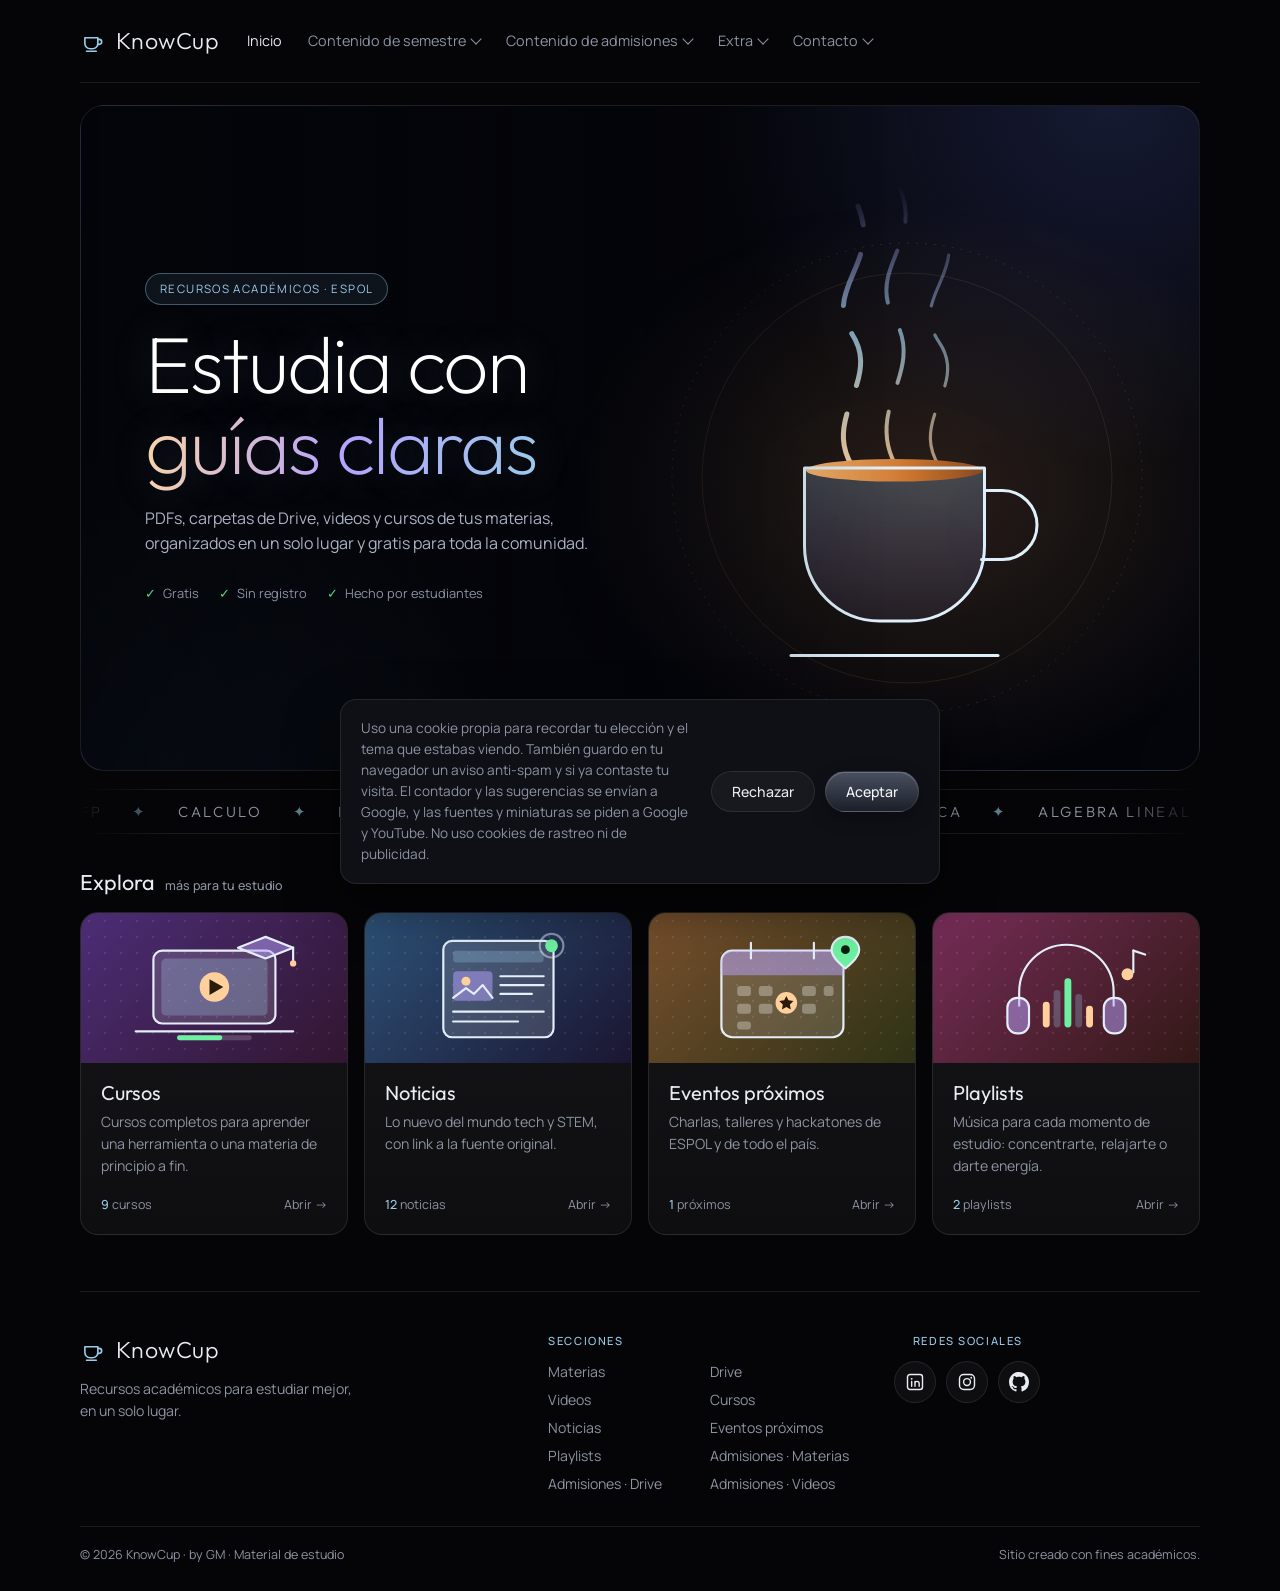
==== commit 7e20fe20: "Update index.html" ====
--- a/index.html
+++ b/index.html
@@ -57,6 +57,11 @@
       <div class="menu" id="menu-admisiones">
         <button type="button" class="menu-btn" aria-haspopup="true" aria-expanded="false" aria-controls="caja-admisiones">Contenido de admisiones <span class="caret" aria-hidden="true"></span></button>
         <div class="caja" id="caja-admisiones"></div>
+      </div>
+
+      <div class="menu" id="menu-extra">
+        <button type="button" class="menu-btn" aria-haspopup="true" aria-expanded="false" aria-controls="caja-extra">Extra <span class="caret" aria-hidden="true"></span></button>
+        <div class="caja" id="caja-extra"></div>
       </div>
       
       <div class="menu" id="menu-contacto">
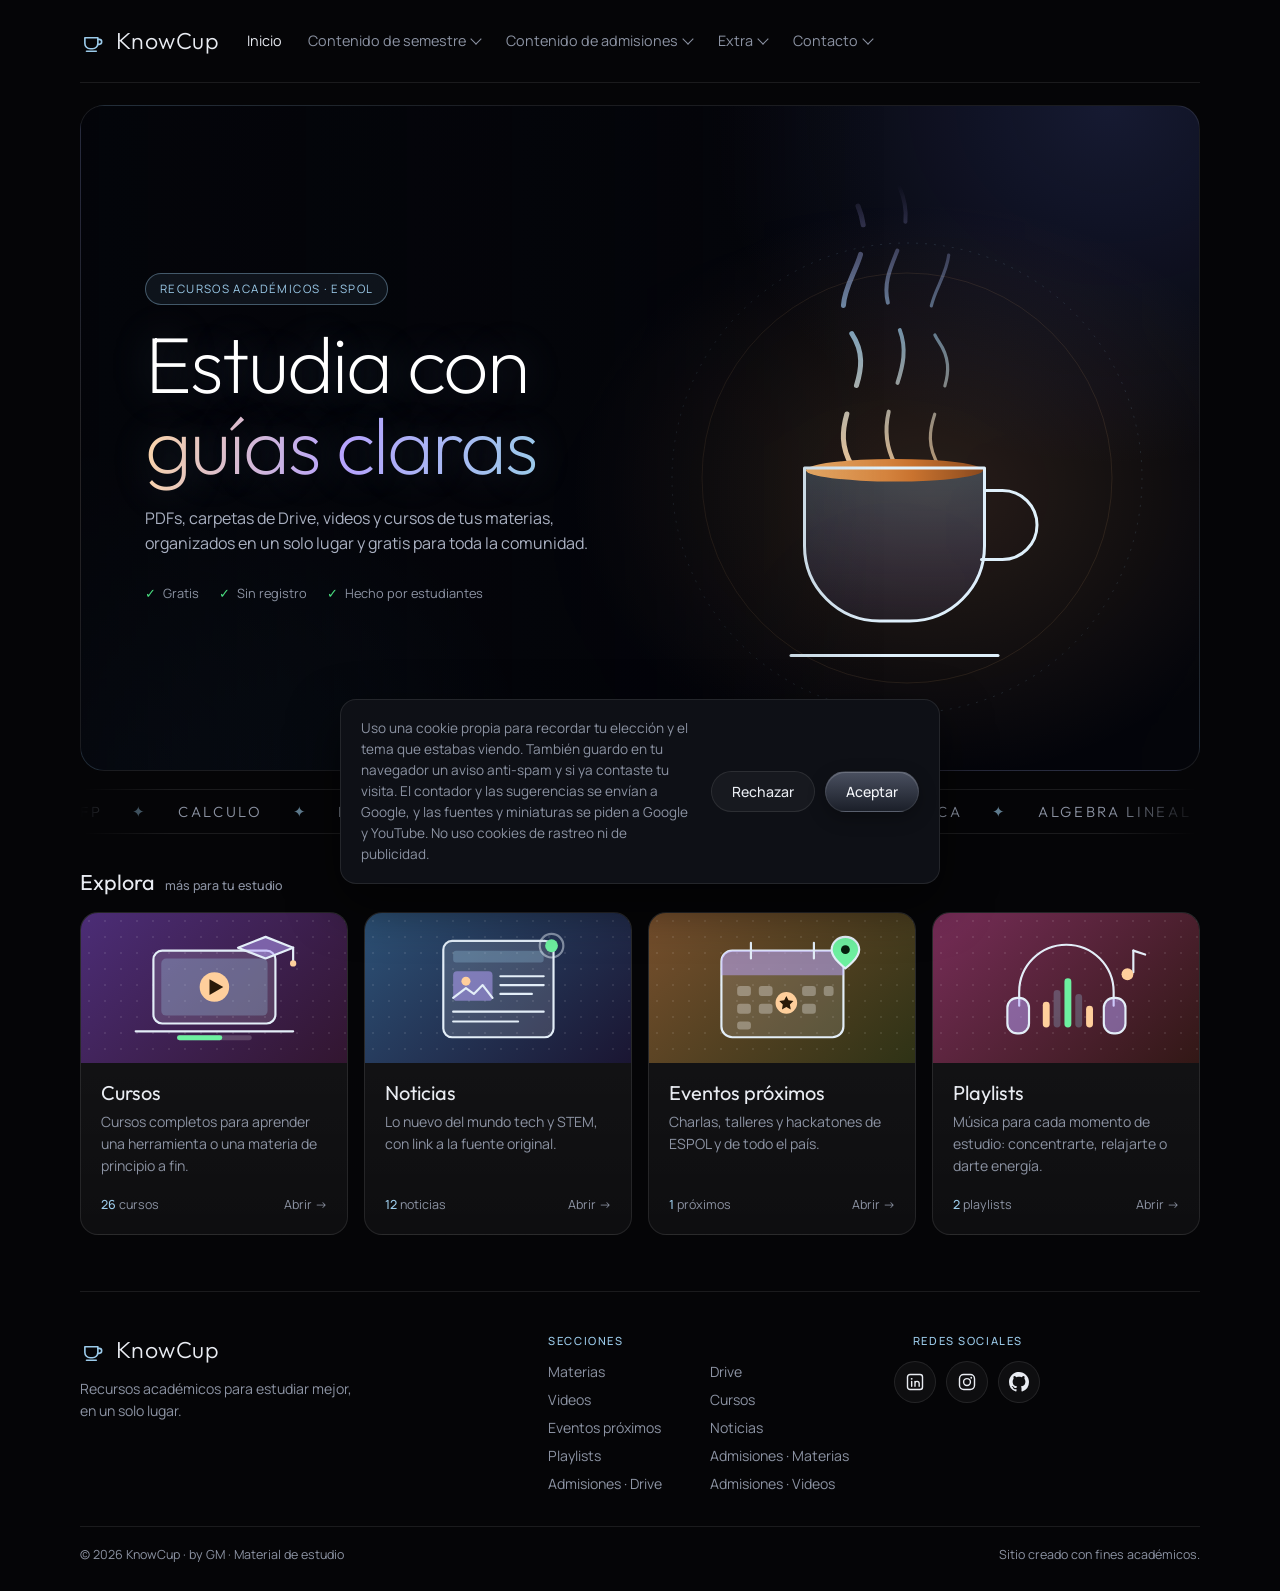
==== commit f8599dbc: "Update index.html" ====
--- a/index.html
+++ b/index.html
@@ -4,7 +4,7 @@
   <meta charset="UTF-8">
   <meta name="viewport" content="width=device-width, initial-scale=1.0">
     <title>KnowCup · Recursos académicos para estudiar mejor</title>
-  <meta name="description" content="KnowCup: guías en PDF, exámenes, videos, cursos gratis, playlists y noticias STEM para estudiar mejor en la universidad. Todo en un solo lugar.">
+  <meta name="description" content="Guías de estudio gratis, PDFs, videos y cursos para estudiantes de ESPOL: contenido de semestre y de admisiones, organizado por materia."> 
   <link rel="canonical" href="https://garydevelopm.github.io/">
   <meta name="theme-color" content="#050507">
 
--- a/style.css
+++ b/style.css
@@ -337,6 +337,7 @@
 
 .menu-btn[aria-current="page"], .menu.activo > .menu-btn { color: var(--fg); }
 #caja-admisiones { min-width: 280px; }
+#caja-extra { min-width: 280px; }
 .sello-adm {
   display: inline-flex; align-items: center; gap: 8px; margin-bottom: 14px; padding: 6px 14px; border-radius: 999px;
   font-size: .72rem; letter-spacing: .1em; text-transform: uppercase; color: var(--accent);
